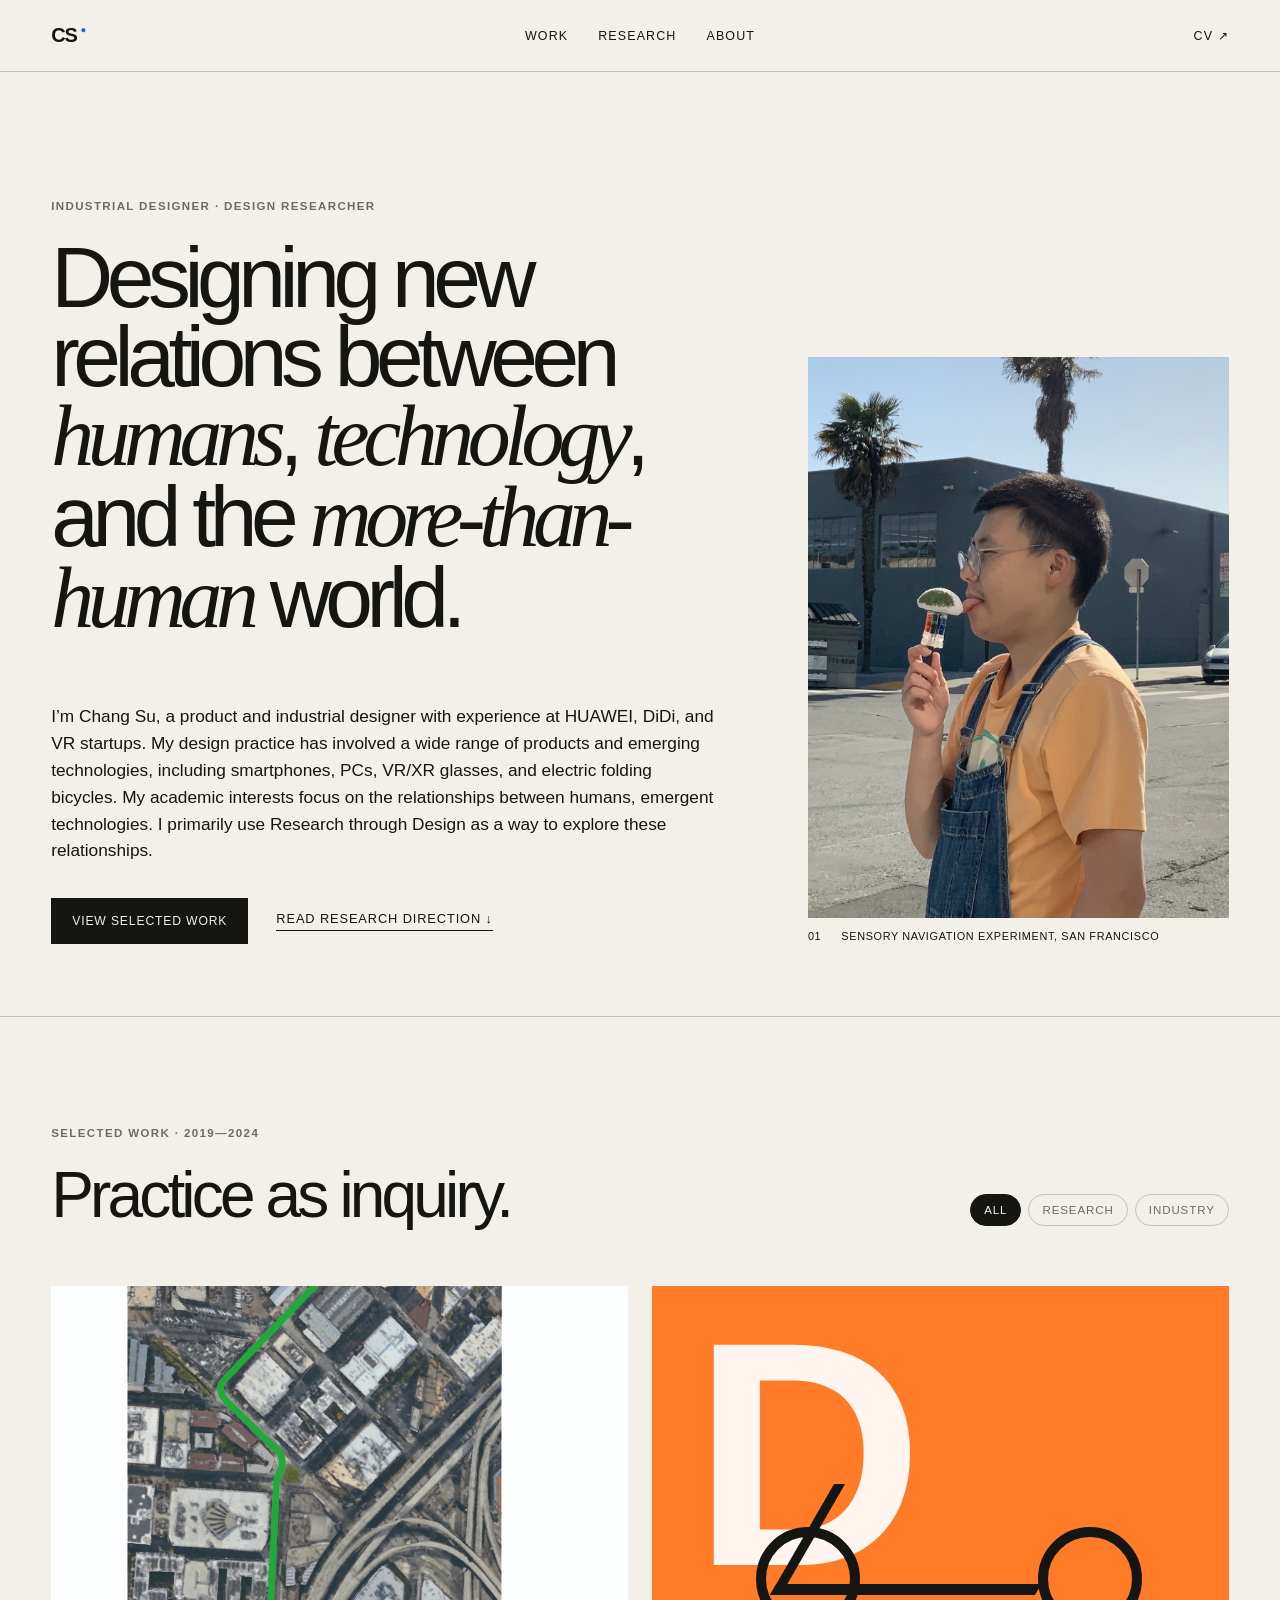
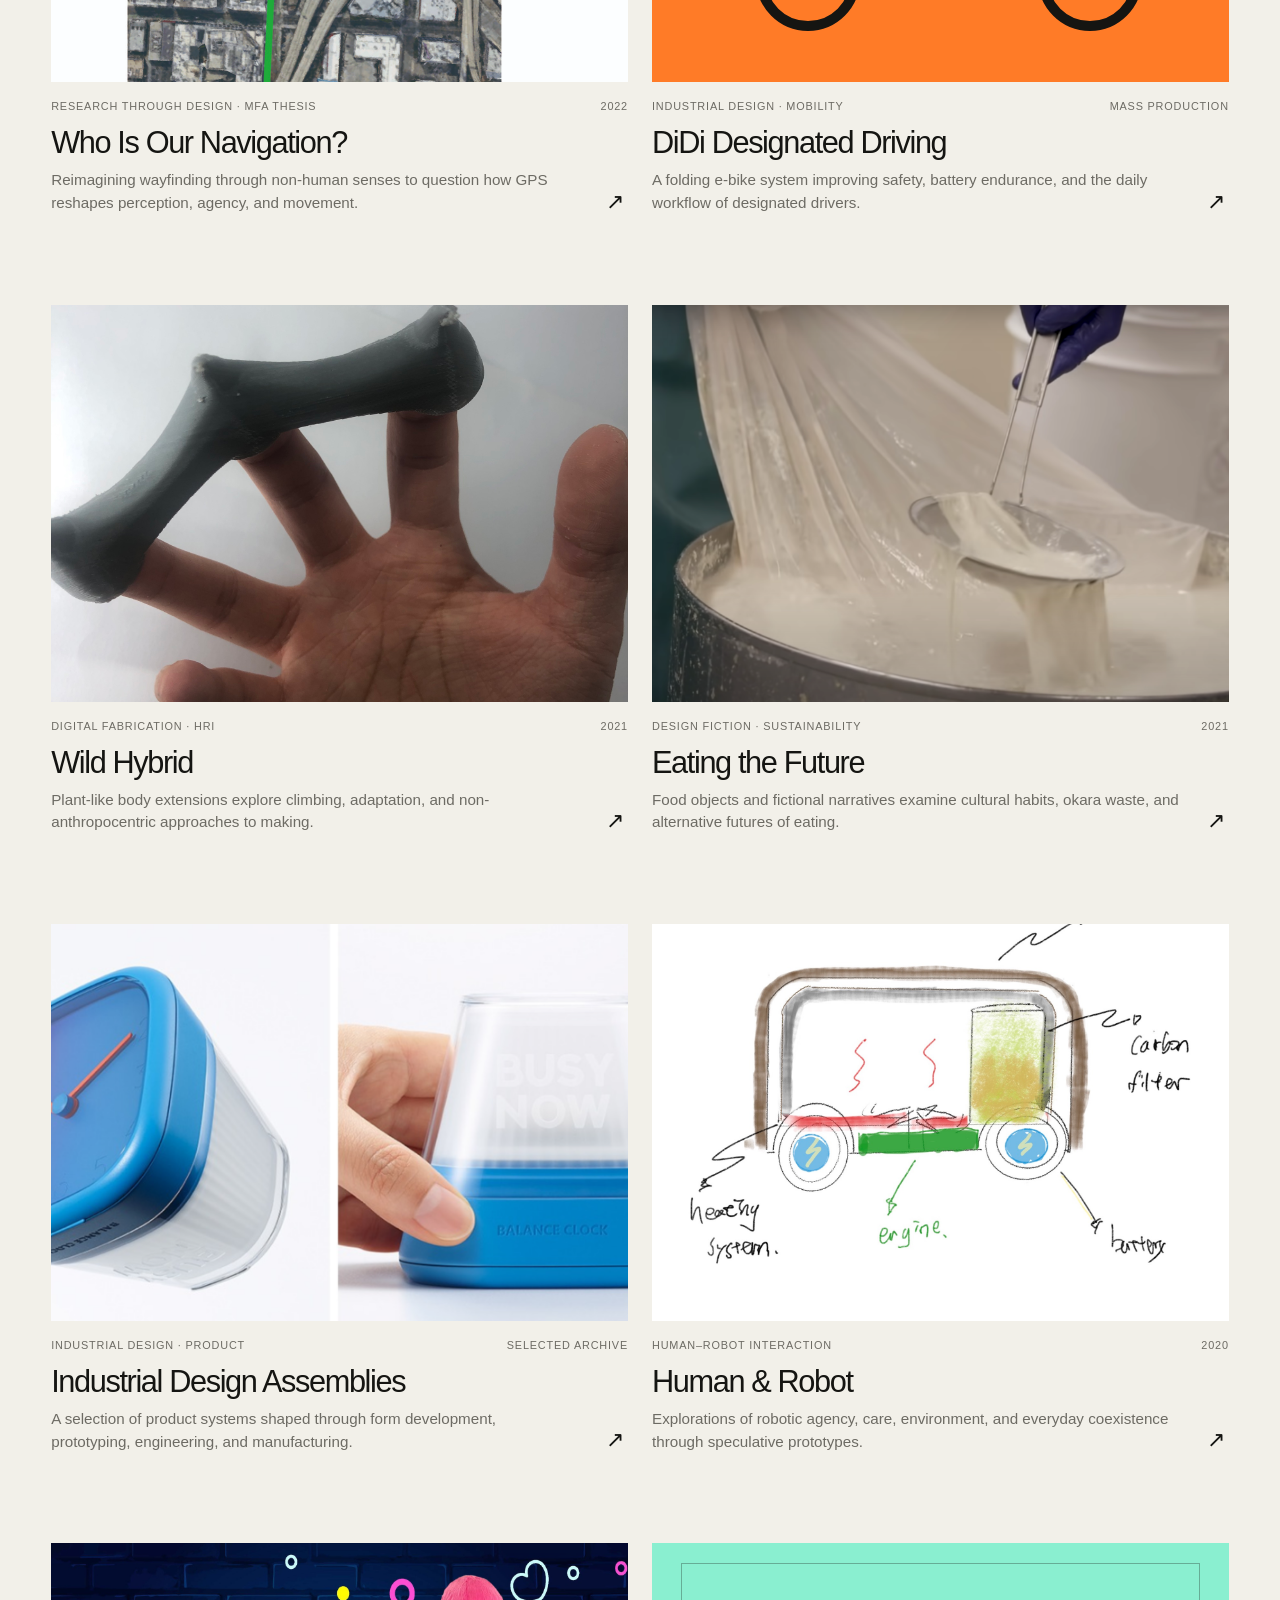
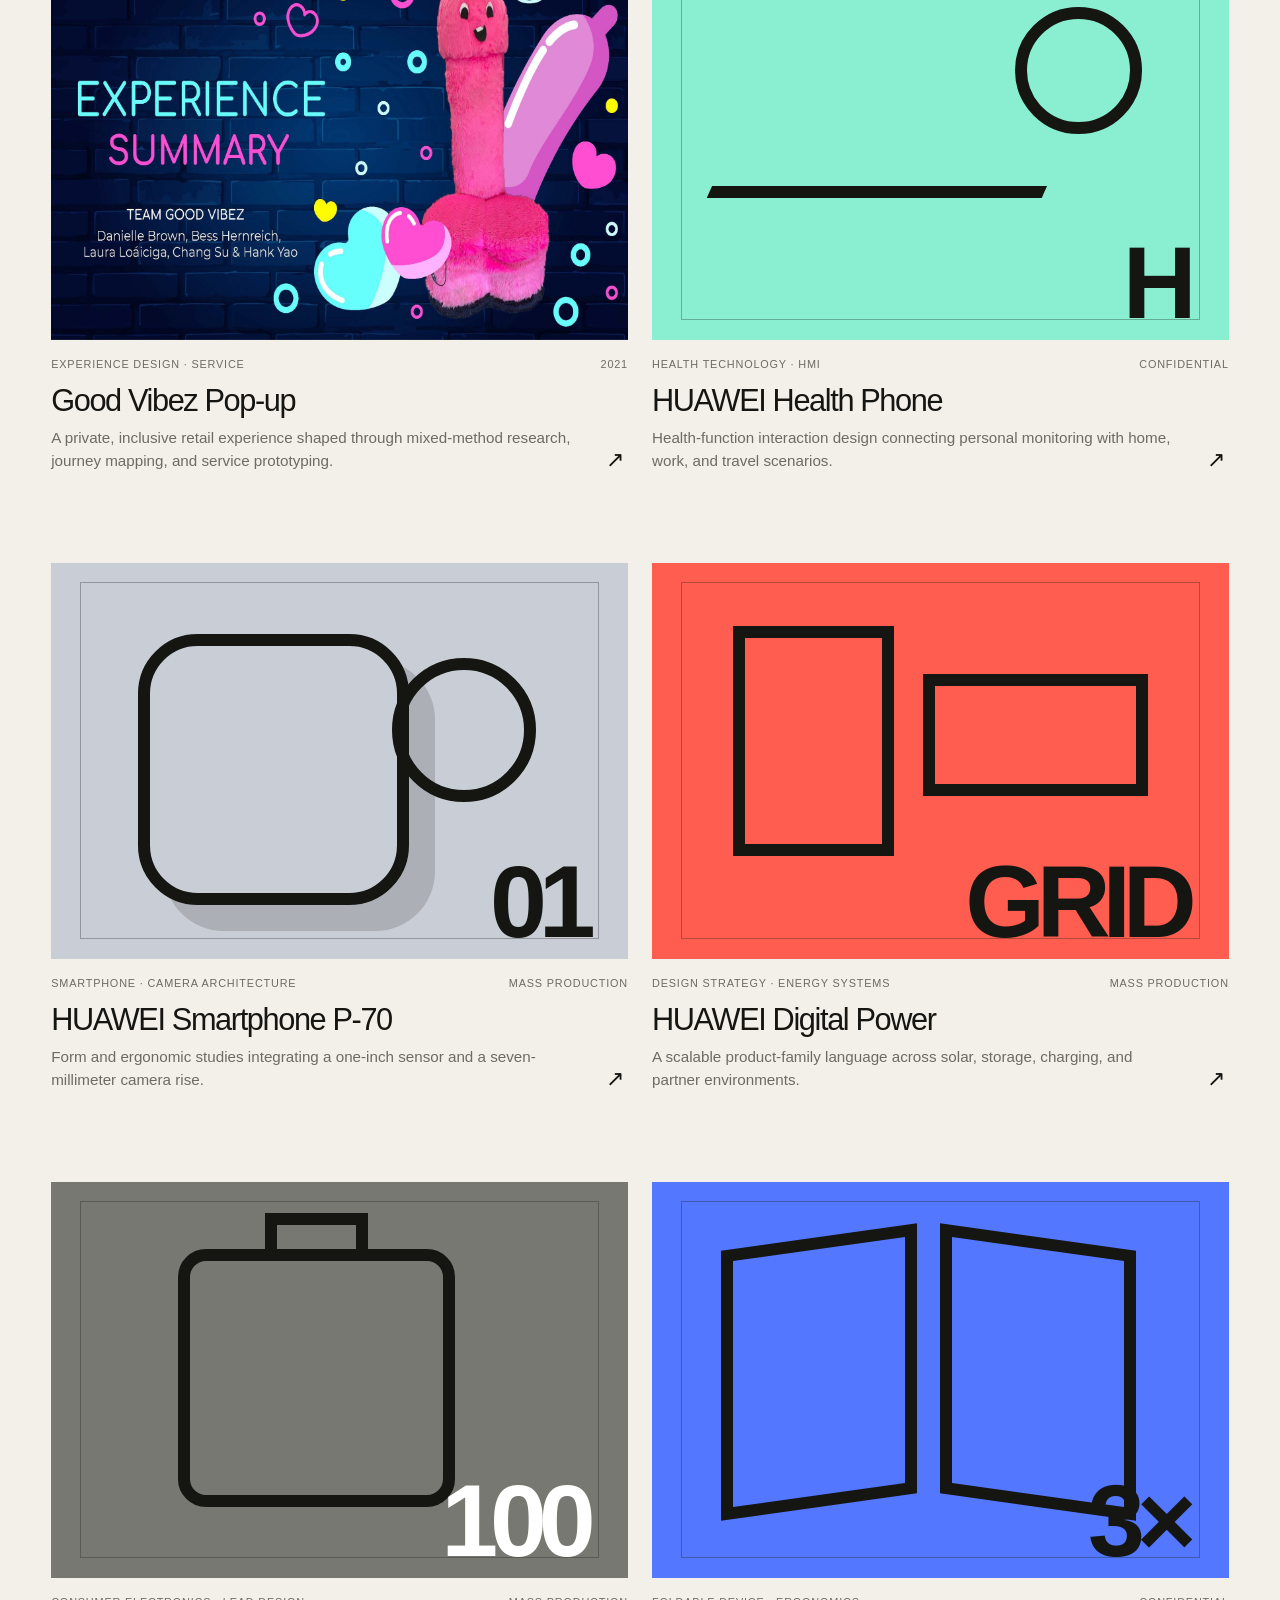
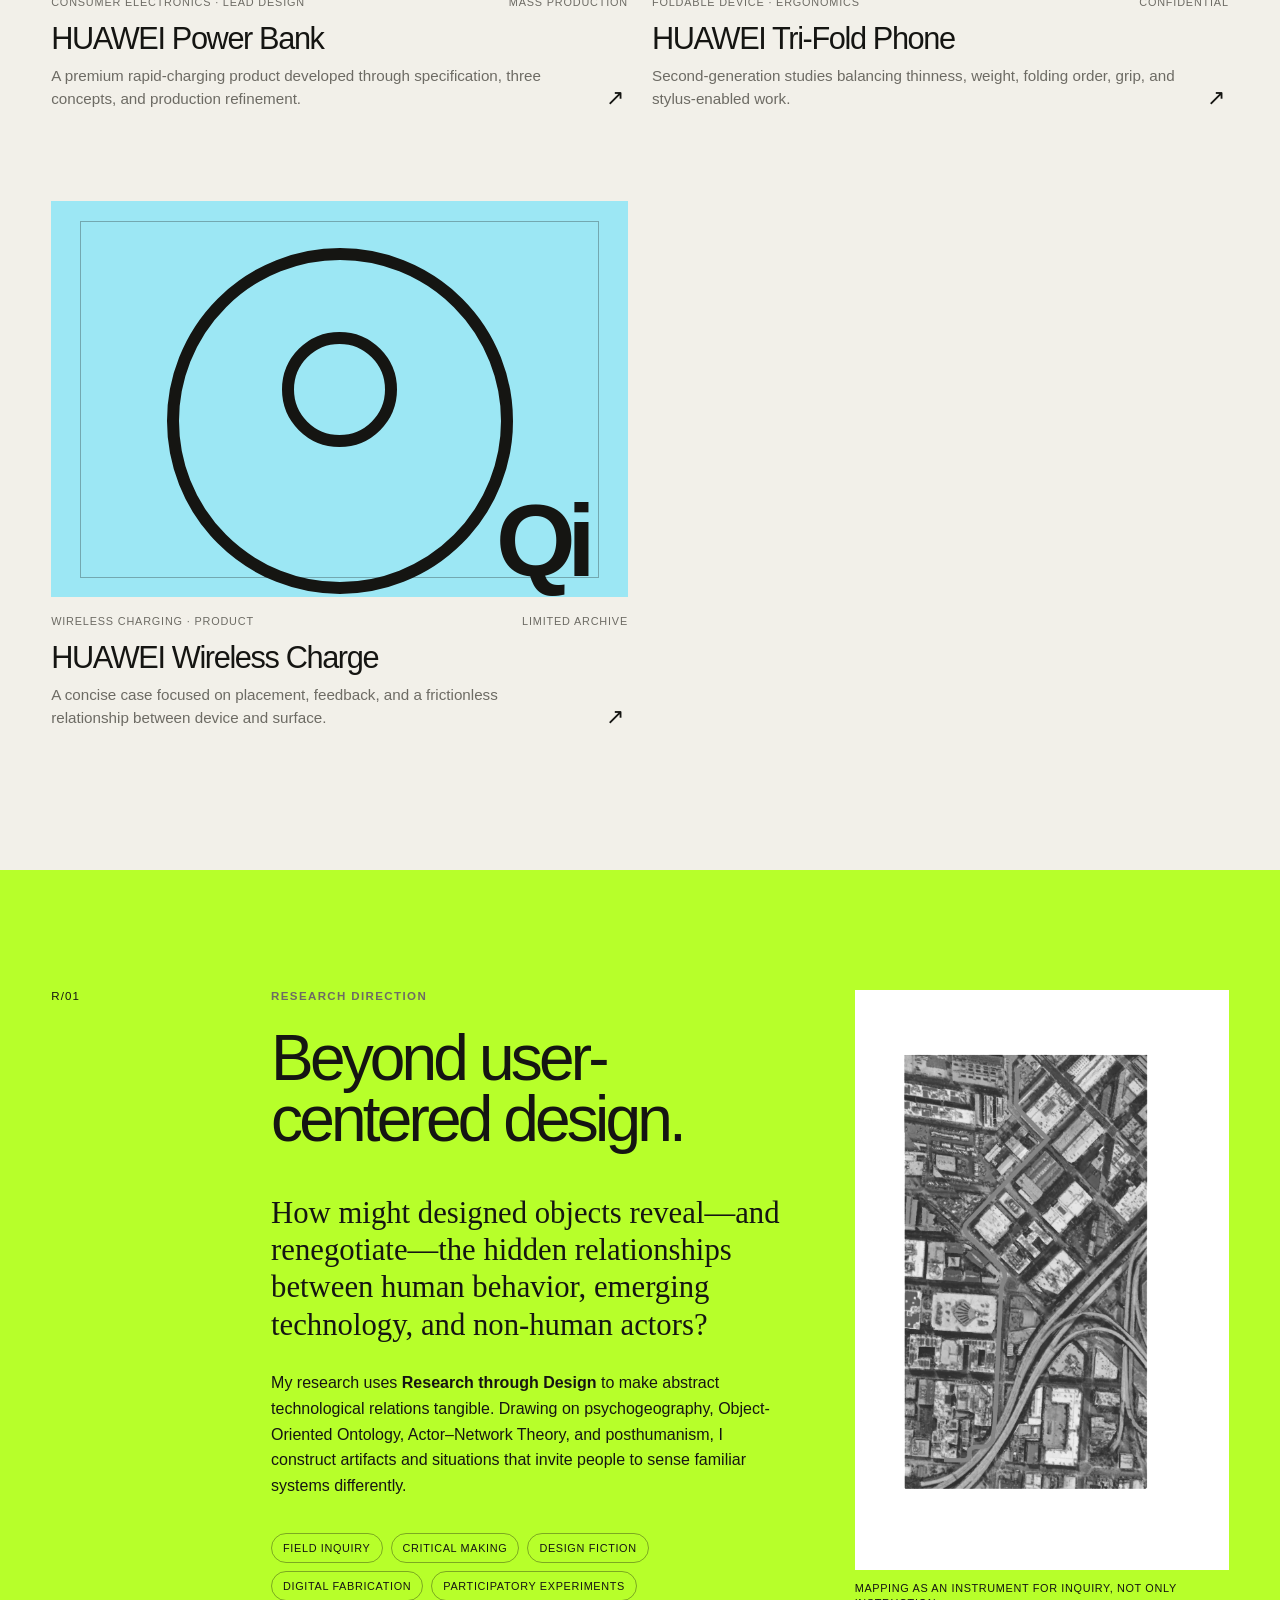
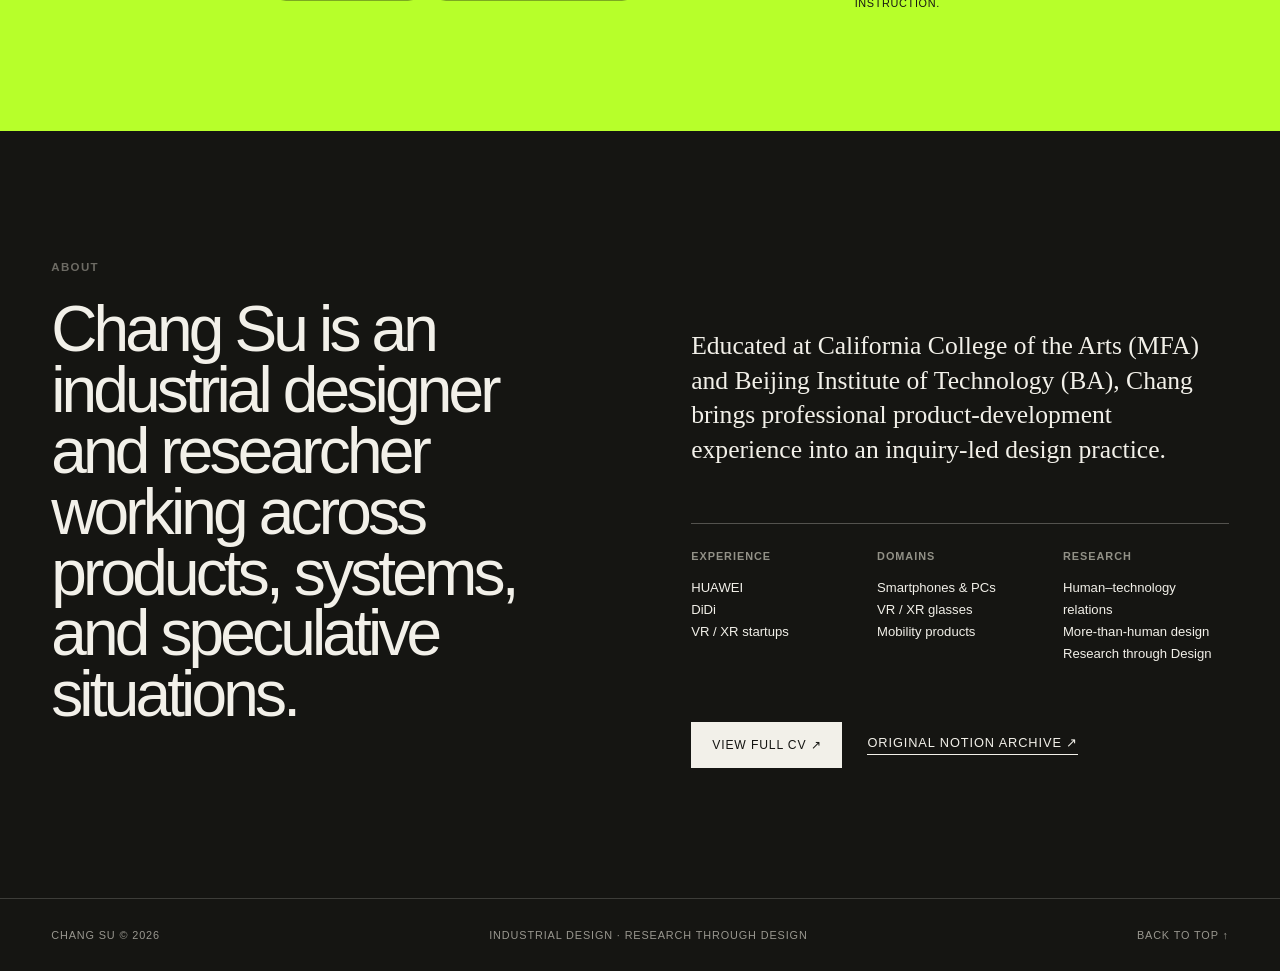
==== index.html @ 6fd6e43b "Publish initial portfolio site" ====
<!doctype html>
<html lang="en">
  <head>
    <meta charset="UTF-8" />
    <meta name="viewport" content="width=device-width, initial-scale=1.0" />
    <meta name="description" content="Chang Su is an industrial and product designer researching relationships between people, emerging technologies, and more-than-human worlds." />
    <title>Chang Su — Industrial Designer & Design Researcher</title>
    <link rel="stylesheet" href="styles.css" />
    <script src="project-data.js" defer></script>
    <script src="script.js" defer></script>
  </head>
  <body>
    <header class="site-header">
      <a class="wordmark" href="#top" aria-label="Chang Su, home">CS<span class="dot">●</span></a>
      <nav aria-label="Main navigation">
        <a href="#work">Work</a>
        <a href="#research">Research</a>
        <a href="#about">About</a>
      </nav>
      <a class="header-link" href="https://bouncy-tendency-672.notion.site/Resume-251a081c8509412a8f22cfcfff8b993f?pvs=25" target="_blank" rel="noreferrer">CV ↗</a>
    </header>

    <main id="top">
      <section class="hero" aria-labelledby="hero-title">
        <div class="hero-copy">
          <p class="eyebrow">Industrial designer · Design researcher</p>
          <h1 id="hero-title">Designing new relations between <em>humans</em>, <em>technology</em>, and the <em>more-than-human</em> world.</h1>
          <p class="hero-intro">I’m Chang Su, a product and industrial designer with experience at HUAWEI, DiDi, and VR startups. My design practice has involved a wide range of products and emerging technologies, including smartphones, PCs, VR/XR glasses, and electric folding bicycles. My academic interests focus on the relationships between humans, emergent technologies. I primarily use Research through Design as a way to explore these relationships.</p>
          <div class="hero-actions">
            <a class="button button-dark" href="#work">View selected work</a>
            <a class="text-link" href="#research">Read research direction ↓</a>
          </div>
        </div>
        <figure class="hero-figure">
          <img src="assets/navigation-taste.jpg" alt="A participant tasting air through an experimental handheld object" />
          <figcaption><span>01</span> Sensory navigation experiment, San Francisco</figcaption>
        </figure>
      </section>

      <section class="work-section" id="work" aria-labelledby="work-title">
        <div class="section-heading">
          <div>
            <p class="eyebrow">Selected work · 2019—2024</p>
            <h2 id="work-title">Practice as inquiry.</h2>
          </div>
          <div class="filters" role="group" aria-label="Filter projects">
            <button class="filter is-active" data-filter="all" type="button">All</button>
            <button class="filter" data-filter="research" type="button">Research</button>
            <button class="filter" data-filter="industry" type="button">Industry</button>
          </div>
        </div>

        <div class="project-grid">
          <a class="project-card project-card-wide" data-category="research" href="project.html?project=navigation">
            <div class="project-media image-tall"><img src="assets/navigation-map.jpg" alt="Experimental map with a bright green route crossing an urban landscape" /></div>
            <div class="project-meta"><span>Research through Design · MFA thesis</span><span>2022</span></div>
            <h3>Who Is Our Navigation?</h3>
            <p>Reimagining wayfinding through non-human senses to question how GPS reshapes perception, agency, and movement.</p>
            <span class="project-arrow" aria-hidden="true">↗</span>
          </a>

          <a class="project-card" data-category="industry" href="project.html?project=didi">
            <div class="project-media didi-graphic" role="img" aria-label="Abstract illustration of a compact folding bicycle"><span class="wheel wheel-one"></span><span class="wheel wheel-two"></span><span class="bike-line"></span><strong>D</strong></div>
            <div class="project-meta"><span>Industrial design · Mobility</span><span>Mass production</span></div>
            <h3>DiDi Designated Driving</h3>
            <p>A folding e-bike system improving safety, battery endurance, and the daily workflow of designated drivers.</p>
            <span class="project-arrow" aria-hidden="true">↗</span>
          </a>

          <a class="project-card" data-category="research" href="project.html?project=wild-hybrid">
            <div class="project-media"><img src="assets/wild-hybrid.jpg" alt="A flexible black 3D-printed object stretched across a hand" /></div>
            <div class="project-meta"><span>Digital fabrication · HRI</span><span>2021</span></div>
            <h3>Wild Hybrid</h3>
            <p>Plant-like body extensions explore climbing, adaptation, and non-anthropocentric approaches to making.</p>
            <span class="project-arrow" aria-hidden="true">↗</span>
          </a>

          <a class="project-card" data-category="research" href="project.html?project=eating-future">
            <div class="project-media"><img src="assets/eating-future.png" alt="Tofu-making process with sheets of soy material being lifted from a vessel" /></div>
            <div class="project-meta"><span>Design fiction · Sustainability</span><span>2021</span></div>
            <h3>Eating the Future</h3>
            <p>Food objects and fictional narratives examine cultural habits, okara waste, and alternative futures of eating.</p>
            <span class="project-arrow" aria-hidden="true">↗</span>
          </a>

          <a class="project-card" data-category="industry" href="project.html?project=assemblies">
            <div class="project-media"><img src="assets/balance-clock.png" alt="Blue balance clock product concept shown from two angles" /></div>
            <div class="project-meta"><span>Industrial design · Product</span><span>Selected archive</span></div>
            <h3>Industrial Design Assemblies</h3>
            <p>A selection of product systems shaped through form development, prototyping, engineering, and manufacturing.</p>
            <span class="project-arrow" aria-hidden="true">↗</span>
          </a>

          <a class="project-card" data-category="research" href="project.html?project=human-robot">
            <div class="project-media"><img src="assets/human-robot.jpg" alt="Concept sketch of a small mobile robot with air filtration and heating functions" /></div>
            <div class="project-meta"><span>Human–robot interaction</span><span>2020</span></div>
            <h3>Human & Robot</h3>
            <p>Explorations of robotic agency, care, environment, and everyday coexistence through speculative prototypes.</p>
            <span class="project-arrow" aria-hidden="true">↗</span>
          </a>

          <a class="project-card" data-category="research" href="project.html?project=good-vibez">
            <div class="project-media"><img src="assets/projects/good-vibez/cover.jpg" alt="Good Vibez experience design project cover" /></div>
            <div class="project-meta"><span>Experience design · Service</span><span>2021</span></div>
            <h3>Good Vibez Pop-up</h3>
            <p>A private, inclusive retail experience shaped through mixed-method research, journey mapping, and service prototyping.</p>
            <span class="project-arrow" aria-hidden="true">↗</span>
          </a>

          <a class="project-card" data-category="industry" href="project.html?project=huawei-health">
            <div class="project-media portfolio-graphic graphic-health" role="img" aria-label="Abstract health interface graphic"><span></span><i></i><b>H</b></div>
            <div class="project-meta"><span>Health technology · HMI</span><span>Confidential</span></div>
            <h3>HUAWEI Health Phone</h3>
            <p>Health-function interaction design connecting personal monitoring with home, work, and travel scenarios.</p>
            <span class="project-arrow" aria-hidden="true">↗</span>
          </a>

          <a class="project-card" data-category="industry" href="project.html?project=huawei-p70">
            <div class="project-media portfolio-graphic graphic-camera" role="img" aria-label="Abstract camera module graphic"><span></span><i></i><b>01</b></div>
            <div class="project-meta"><span>Smartphone · Camera architecture</span><span>Mass production</span></div>
            <h3>HUAWEI Smartphone P-70</h3>
            <p>Form and ergonomic studies integrating a one-inch sensor and a seven-millimeter camera rise.</p>
            <span class="project-arrow" aria-hidden="true">↗</span>
          </a>

          <a class="project-card" data-category="industry" href="project.html?project=huawei-digital-power">
            <div class="project-media portfolio-graphic graphic-power" role="img" aria-label="Abstract modular energy system graphic"><span></span><i></i><b>GRID</b></div>
            <div class="project-meta"><span>Design strategy · Energy systems</span><span>Mass production</span></div>
            <h3>HUAWEI Digital Power</h3>
            <p>A scalable product-family language across solar, storage, charging, and partner environments.</p>
            <span class="project-arrow" aria-hidden="true">↗</span>
          </a>

          <a class="project-card" data-category="industry" href="project.html?project=huawei-power-bank">
            <div class="project-media portfolio-graphic graphic-battery" role="img" aria-label="Abstract portable battery graphic"><span></span><i></i><b>100</b></div>
            <div class="project-meta"><span>Consumer electronics · Lead design</span><span>Mass production</span></div>
            <h3>HUAWEI Power Bank</h3>
            <p>A premium rapid-charging product developed through specification, three concepts, and production refinement.</p>
            <span class="project-arrow" aria-hidden="true">↗</span>
          </a>

          <a class="project-card" data-category="industry" href="project.html?project=huawei-trifold">
            <div class="project-media portfolio-graphic graphic-fold" role="img" aria-label="Abstract three-panel folding device graphic"><span></span><i></i><b>3×</b></div>
            <div class="project-meta"><span>Foldable device · Ergonomics</span><span>Confidential</span></div>
            <h3>HUAWEI Tri-Fold Phone</h3>
            <p>Second-generation studies balancing thinness, weight, folding order, grip, and stylus-enabled work.</p>
            <span class="project-arrow" aria-hidden="true">↗</span>
          </a>

          <a class="project-card" data-category="industry" href="project.html?project=huawei-wireless-charge">
            <div class="project-media portfolio-graphic graphic-charge" role="img" aria-label="Abstract wireless charging graphic"><span></span><i></i><b>Qi</b></div>
            <div class="project-meta"><span>Wireless charging · Product</span><span>Limited archive</span></div>
            <h3>HUAWEI Wireless Charge</h3>
            <p>A concise case focused on placement, feedback, and a frictionless relationship between device and surface.</p>
            <span class="project-arrow" aria-hidden="true">↗</span>
          </a>
        </div>
      </section>

      <section class="research-section" id="research" aria-labelledby="research-title">
        <div class="research-number" aria-hidden="true">R/01</div>
        <div class="research-copy">
          <p class="eyebrow">Research direction</p>
          <h2 id="research-title">Beyond user-centered design.</h2>
          <p class="research-lead">How might designed objects reveal—and renegotiate—the hidden relationships between human behavior, emerging technology, and non-human actors?</p>
          <p>My research uses <strong>Research through Design</strong> to make abstract technological relations tangible. Drawing on psychogeography, Object-Oriented Ontology, Actor–Network Theory, and posthumanism, I construct artifacts and situations that invite people to sense familiar systems differently.</p>
          <div class="research-methods">
            <span>Field inquiry</span><span>Critical making</span><span>Design fiction</span><span>Digital fabrication</span><span>Participatory experiments</span>
          </div>
        </div>
        <figure class="research-image">
          <img src="assets/navigation-map.jpg" alt="A mapped alternative navigation route" />
          <figcaption>Mapping as an instrument for inquiry, not only instruction.</figcaption>
        </figure>
      </section>

      <section class="about-section" id="about" aria-labelledby="about-title">
        <div>
          <p class="eyebrow">About</p>
          <h2 id="about-title">Chang Su is an industrial designer and researcher working across products, systems, and speculative situations.</h2>
        </div>
        <div class="about-body">
          <p>Educated at California College of the Arts (MFA) and Beijing Institute of Technology (BA), Chang brings professional product-development experience into an inquiry-led design practice.</p>
          <div class="about-columns">
            <div><h3>Experience</h3><p>HUAWEI<br />DiDi<br />VR / XR startups</p></div>
            <div><h3>Domains</h3><p>Smartphones & PCs<br />VR / XR glasses<br />Mobility products</p></div>
            <div><h3>Research</h3><p>Human–technology relations<br />More-than-human design<br />Research through Design</p></div>
          </div>
          <div class="about-actions">
            <a class="button button-light" href="https://bouncy-tendency-672.notion.site/Resume-251a081c8509412a8f22cfcfff8b993f?pvs=25" target="_blank" rel="noreferrer">View full CV ↗</a>
            <a class="text-link light" href="https://bouncy-tendency-672.notion.site/Persona-dd509c0467ec4ff7ba2390a16e96912a" target="_blank" rel="noreferrer">Original Notion archive ↗</a>
          </div>
        </div>
      </section>
    </main>

    <footer>
      <p>Chang Su © <span id="year"></span></p>
      <p>Industrial design · Research through Design</p>
      <a href="#top">Back to top ↑</a>
    </footer>
  </body>
</html>
---- styles.css ----
:root {
  --ink: #151512;
  --paper: #f2f0e9;
  --acid: #b7ff2a;
  --blue: #2756ff;
  --line: rgba(21, 21, 18, 0.2);
  --muted: #6d6b64;
  --pad: clamp(20px, 4vw, 64px);
}

* { box-sizing: border-box; }
html { scroll-behavior: smooth; }
body { margin: 0; background: var(--paper); color: var(--ink); font-family: Arial, Helvetica, sans-serif; }
a { color: inherit; text-decoration: none; }
img { display: block; width: 100%; }
button { font: inherit; }

.site-header { position: sticky; top: 0; z-index: 20; display: grid; grid-template-columns: 1fr auto 1fr; align-items: center; min-height: 72px; padding: 0 var(--pad); border-bottom: 1px solid var(--line); background: rgba(242, 240, 233, 0.88); backdrop-filter: blur(14px); }
.wordmark { font-size: 1.25rem; font-weight: 800; letter-spacing: -0.06em; }
.dot { color: var(--blue); font-size: .48em; margin-left: 4px; vertical-align: top; }
nav { display: flex; gap: 30px; font-size: .78rem; text-transform: uppercase; letter-spacing: .09em; }
nav a, .header-link, footer a { transition: opacity .2s; }
nav a:hover, .header-link:hover, footer a:hover { opacity: .48; }
.header-link { justify-self: end; font-size: .78rem; text-transform: uppercase; letter-spacing: .09em; }

.hero { min-height: calc(100vh - 72px); display: grid; grid-template-columns: minmax(0, 1.05fr) minmax(360px, .65fr); gap: clamp(36px, 6vw, 100px); padding: clamp(70px, 10vw, 150px) var(--pad) 72px; border-bottom: 1px solid var(--line); }
.hero-copy { display: flex; flex-direction: column; align-items: flex-start; }
.eyebrow { margin: 0 0 26px; color: var(--muted); font-size: .72rem; font-weight: 700; text-transform: uppercase; letter-spacing: .12em; }
h1 { max-width: 1050px; margin: 0; font-size: clamp(3.2rem, 6.7vw, 7.8rem); line-height: .92; letter-spacing: -.075em; font-weight: 500; }
h1 em { font-family: Georgia, 'Times New Roman', serif; font-weight: 400; }
.hero-intro { max-width: 670px; margin: auto 0 0; padding-top: 65px; font-size: clamp(1rem, 1.35vw, 1.3rem); line-height: 1.55; }
.hero-actions { display: flex; align-items: center; gap: 28px; margin-top: 34px; }
.button { display: inline-flex; padding: 15px 20px; border: 1px solid var(--ink); font-size: .76rem; text-transform: uppercase; letter-spacing: .07em; transition: background .2s, color .2s; }
.button-dark { background: var(--ink); color: var(--paper); }
.button-dark:hover { background: var(--blue); border-color: var(--blue); }
.text-link { font-size: .8rem; text-transform: uppercase; letter-spacing: .07em; border-bottom: 1px solid currentColor; padding-bottom: 4px; }
.hero-figure { align-self: end; margin: 0; }
.hero-figure img { aspect-ratio: 3 / 4; object-fit: cover; filter: saturate(.85); }
.hero-figure figcaption, .research-image figcaption { display: flex; gap: 20px; margin-top: 11px; font-size: .68rem; line-height: 1.4; text-transform: uppercase; letter-spacing: .06em; }

.work-section { padding: 110px var(--pad) 140px; }
.section-heading { display: flex; justify-content: space-between; align-items: end; margin-bottom: 60px; }
h2 { margin: 0; font-size: clamp(2.7rem, 5vw, 5.7rem); line-height: .95; letter-spacing: -.06em; font-weight: 500; }
.filters { display: flex; gap: 7px; }
.filter { padding: 9px 13px; border: 1px solid var(--line); border-radius: 999px; background: transparent; color: var(--muted); cursor: pointer; font-size: .72rem; text-transform: uppercase; letter-spacing: .08em; }
.filter.is-active, .filter:hover { background: var(--ink); color: var(--paper); border-color: var(--ink); }
.project-grid { display: grid; grid-template-columns: repeat(2, minmax(0, 1fr)); gap: 90px 24px; }
.project-card { position: relative; display: block; transition: opacity .25s, transform .25s; }
.project-card.is-hidden { display: none; }
.project-card:hover { transform: translateY(-5px); }
.project-media { overflow: hidden; aspect-ratio: 16 / 11; margin-bottom: 18px; background: #ddd9ce; }
.project-media img { height: 100%; object-fit: cover; transition: transform .6s cubic-bezier(.2,.7,.2,1); }
.project-card:hover .project-media img { transform: scale(1.025); }
.image-tall img { object-position: center 53%; }
.project-meta { display: flex; justify-content: space-between; gap: 16px; color: var(--muted); font-size: .68rem; text-transform: uppercase; letter-spacing: .075em; }
.project-card h3 { margin: 13px 0 8px; font-size: clamp(1.6rem, 2.4vw, 2.65rem); letter-spacing: -.045em; font-weight: 500; }
.project-card p { max-width: 620px; margin: 0; padding-right: 50px; color: var(--muted); font-size: .95rem; line-height: 1.5; }
.project-arrow { position: absolute; right: 4px; bottom: 0; font-size: 1.4rem; }
.didi-graphic { position: relative; background: #ff7b27; }
.didi-graphic strong { position: absolute; left: 7%; top: 2%; color: rgba(255,255,255,.92); font-size: clamp(9rem, 25vw, 24rem); line-height: 1; font-weight: 800; letter-spacing: -.12em; }
.wheel { position: absolute; bottom: 13%; width: 18%; aspect-ratio: 1; border: 10px solid var(--ink); border-radius: 50%; z-index: 2; }
.wheel-one { left: 18%; }.wheel-two { right: 15%; }
.bike-line { position: absolute; left: 26%; bottom: 22%; width: 46%; height: 28%; border-left: 11px solid var(--ink); border-bottom: 11px solid var(--ink); transform: skew(-30deg); z-index: 2; }
.portfolio-graphic { position: relative; isolation: isolate; }
.portfolio-graphic::before { content: ''; position: absolute; inset: 5%; border: 1px solid rgba(21,21,18,.3); }
.portfolio-graphic span, .portfolio-graphic i { position: absolute; display: block; border: clamp(8px, 1vw, 14px) solid var(--ink); }
.portfolio-graphic b { position: absolute; right: 7%; bottom: 4%; font-size: clamp(3rem, 8vw, 8rem); line-height: .8; letter-spacing: -.08em; }
.graphic-health { background: #8aefd0; }
.graphic-health span { left: 16%; top: 22%; width: 58%; height: 42%; border-width: 0 0 12px; transform: skew(-24deg); }
.graphic-health i { right: 15%; top: 16%; width: 22%; aspect-ratio: 1; border-radius: 50%; }
.graphic-camera { background: #c9ced6; }
.graphic-camera span { left: 15%; top: 18%; width: 47%; aspect-ratio: 1; border-radius: 22%; box-shadow: 26px 26px 0 rgba(21,21,18,.16); }
.graphic-camera i { right: 16%; top: 24%; width: 25%; aspect-ratio: 1; border-radius: 50%; }
.graphic-power { background: #ff5d50; }
.graphic-power span { left: 14%; top: 16%; width: 28%; height: 58%; }
.graphic-power i { left: 47%; top: 28%; width: 39%; height: 31%; }
.graphic-battery { background: #777872; color: white; }
.graphic-battery span { left: 22%; top: 17%; width: 48%; height: 65%; border-radius: 28px; }
.graphic-battery i { left: 37%; top: 8%; width: 18%; height: 12%; }
.graphic-fold { background: #5377ff; }
.graphic-fold span { left: 12%; top: 14%; width: 34%; height: 68%; transform: skewY(-8deg); }
.graphic-fold i { right: 16%; top: 14%; width: 34%; height: 68%; transform: skewY(8deg); }
.graphic-charge { background: #9ce7f4; }
.graphic-charge span { left: 20%; top: 12%; width: 60%; aspect-ratio: 1; border-radius: 50%; }
.graphic-charge i { left: 40%; top: 33%; width: 20%; aspect-ratio: 1; border-radius: 50%; }

.research-section { display: grid; grid-template-columns: .3fr 1fr .72fr; gap: clamp(30px, 5vw, 90px); padding: 120px var(--pad); background: var(--acid); }
.research-number { font-size: .72rem; letter-spacing: .1em; }
.research-copy h2 { max-width: 800px; }
.research-lead { max-width: 850px; margin: 45px 0 26px; font-family: Georgia, 'Times New Roman', serif; font-size: clamp(1.45rem, 2.4vw, 2.5rem); line-height: 1.22; }
.research-copy > p:last-of-type { max-width: 680px; font-size: 1rem; line-height: 1.6; }
.research-methods { display: flex; flex-wrap: wrap; gap: 8px; margin-top: 35px; }
.research-methods span { padding: 8px 11px; border: 1px solid rgba(21,21,18,.36); border-radius: 999px; font-size: .68rem; text-transform: uppercase; letter-spacing: .06em; }
.research-image { align-self: end; margin: 0; }
.research-image img { max-height: 580px; object-fit: cover; filter: grayscale(1) contrast(1.08); }

.about-section { display: grid; grid-template-columns: 1fr 1fr; gap: clamp(50px, 8vw, 150px); padding: 130px var(--pad); background: var(--ink); color: var(--paper); }
.about-section h2 { max-width: 850px; }
.about-body > p { max-width: 650px; margin: 68px 0 55px; font-family: Georgia, 'Times New Roman', serif; font-size: clamp(1.25rem, 2vw, 2rem); line-height: 1.35; }
.about-columns { display: grid; grid-template-columns: repeat(3, 1fr); gap: 20px; padding-top: 26px; border-top: 1px solid rgba(242,240,233,.28); }
.about-columns h3 { margin: 0 0 15px; color: #929187; font-size: .68rem; text-transform: uppercase; letter-spacing: .09em; }
.about-columns p { margin: 0; font-size: .82rem; line-height: 1.7; }
.about-actions { display: flex; align-items: center; gap: 25px; margin-top: 56px; }
.button-light { border-color: var(--paper); background: var(--paper); color: var(--ink); }
.button-light:hover { background: var(--acid); border-color: var(--acid); }
.text-link.light { color: var(--paper); }

footer { display: flex; justify-content: space-between; gap: 20px; padding: 30px var(--pad); border-top: 1px solid rgba(242,240,233,.18); background: var(--ink); color: #99978f; font-size: .68rem; text-transform: uppercase; letter-spacing: .08em; }
footer p { margin: 0; }

@media (max-width: 900px) {
  .site-header { grid-template-columns: 1fr auto; }
  .site-header nav { display: none; }
  .hero { grid-template-columns: 1fr; padding-top: 70px; }
  .hero-intro { margin-top: 35px; padding-top: 0; }
  .hero-figure { width: min(75%, 460px); justify-self: end; }
  .research-section { grid-template-columns: 1fr; }
  .research-number { display: none; }
  .research-image { width: 62%; justify-self: end; }
  .about-section { grid-template-columns: 1fr; }
  .about-body > p { margin-top: 10px; }
}

@media (max-width: 620px) {
  .hero { min-height: auto; }
  h1 { font-size: clamp(3rem, 15vw, 5rem); }
  .hero-figure { width: 100%; }
  .hero-actions, .about-actions { align-items: flex-start; flex-direction: column; }
  .section-heading { align-items: flex-start; flex-direction: column; gap: 30px; }
  .project-grid { grid-template-columns: 1fr; gap: 65px; }
  .research-image { width: 100%; }
  .about-columns { grid-template-columns: 1fr; gap: 30px; }
  footer { flex-direction: column; }
}

@media (prefers-reduced-motion: reduce) {
  html { scroll-behavior: auto; }
  *, *::before, *::after { transition-duration: .01ms !important; }
}
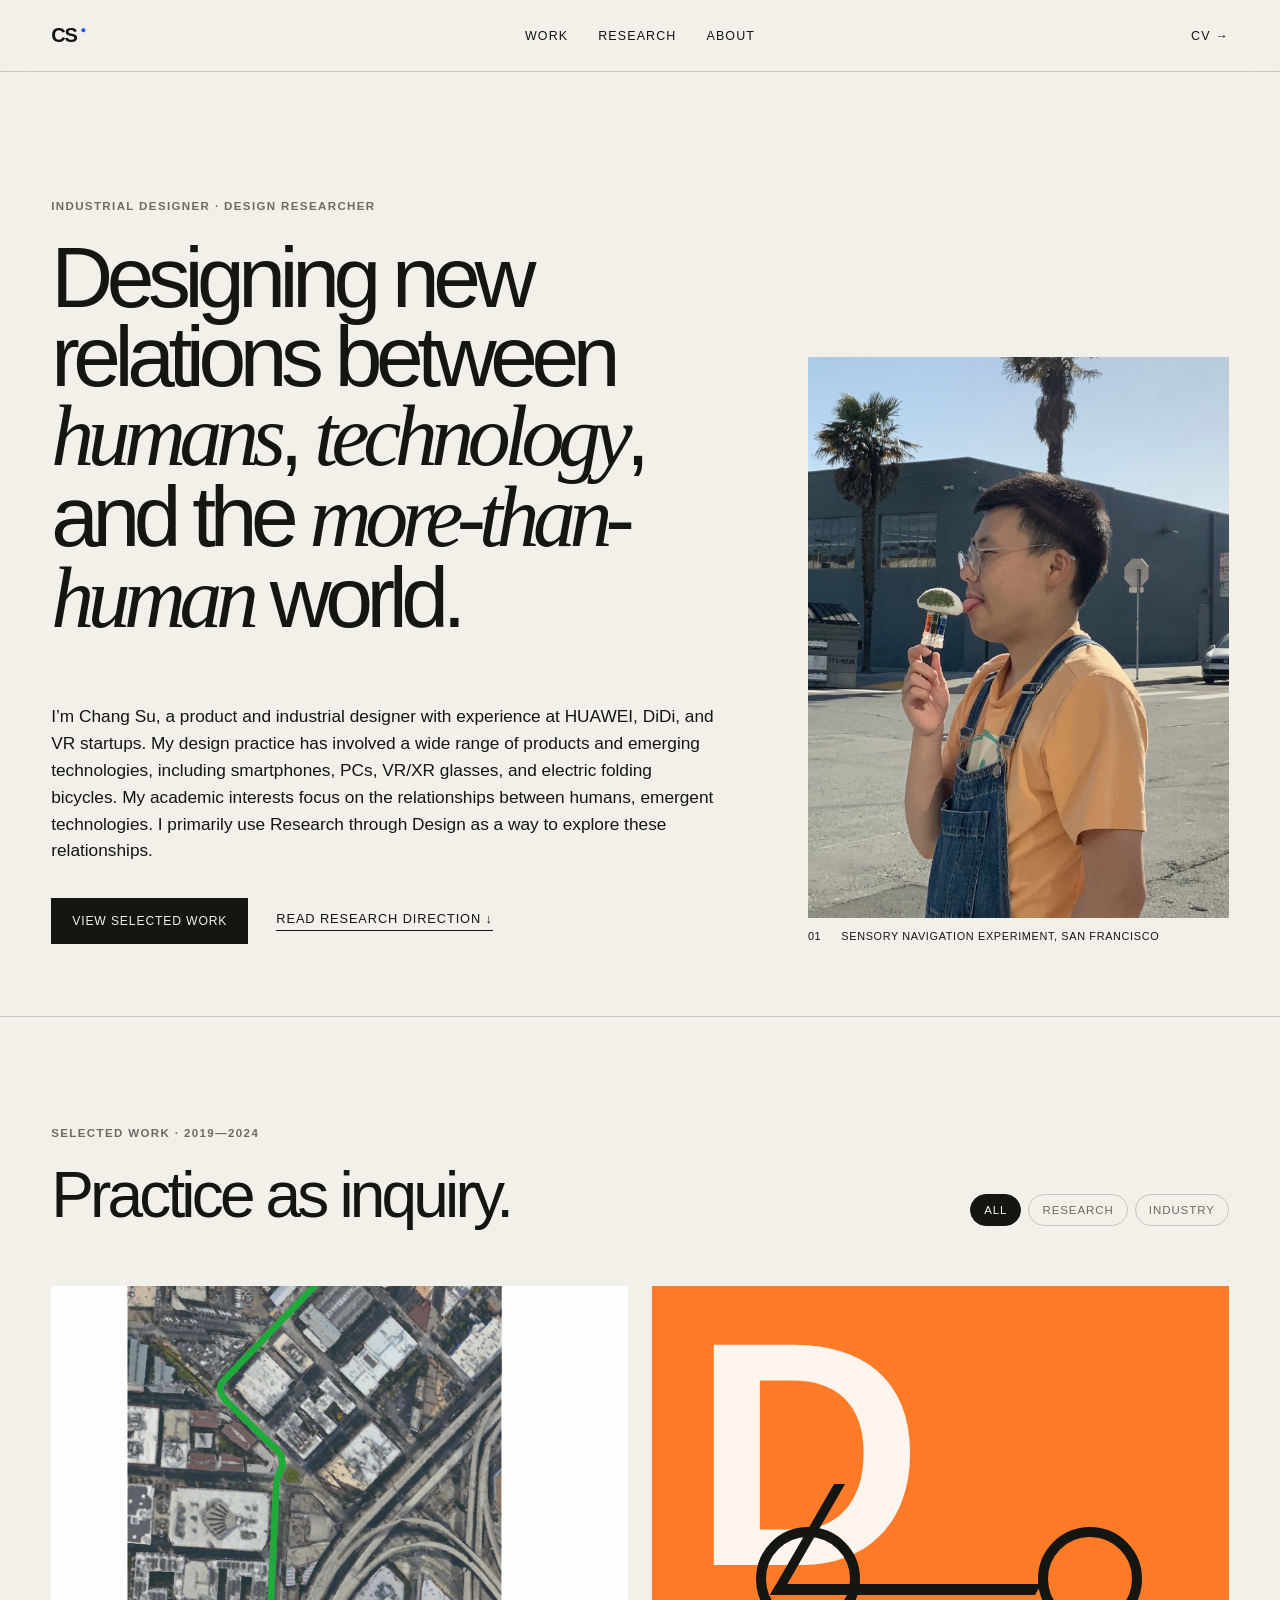
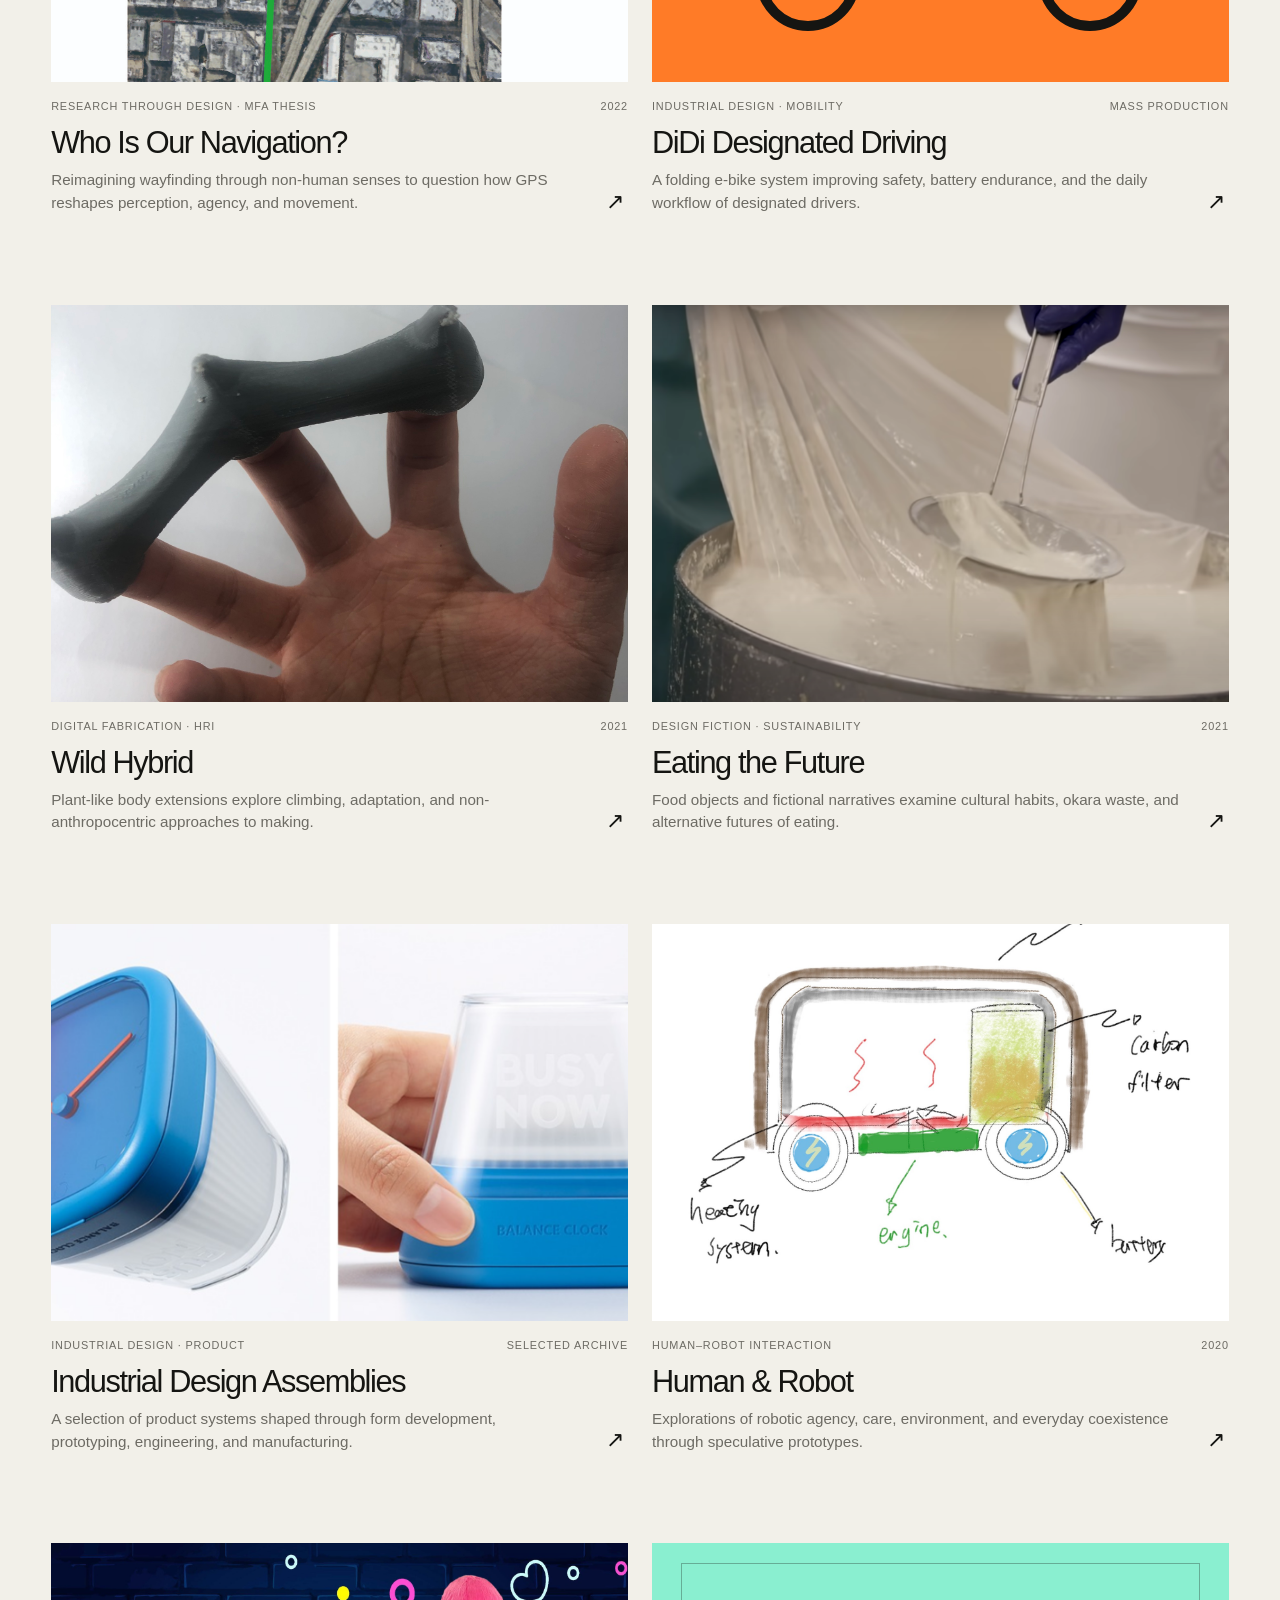
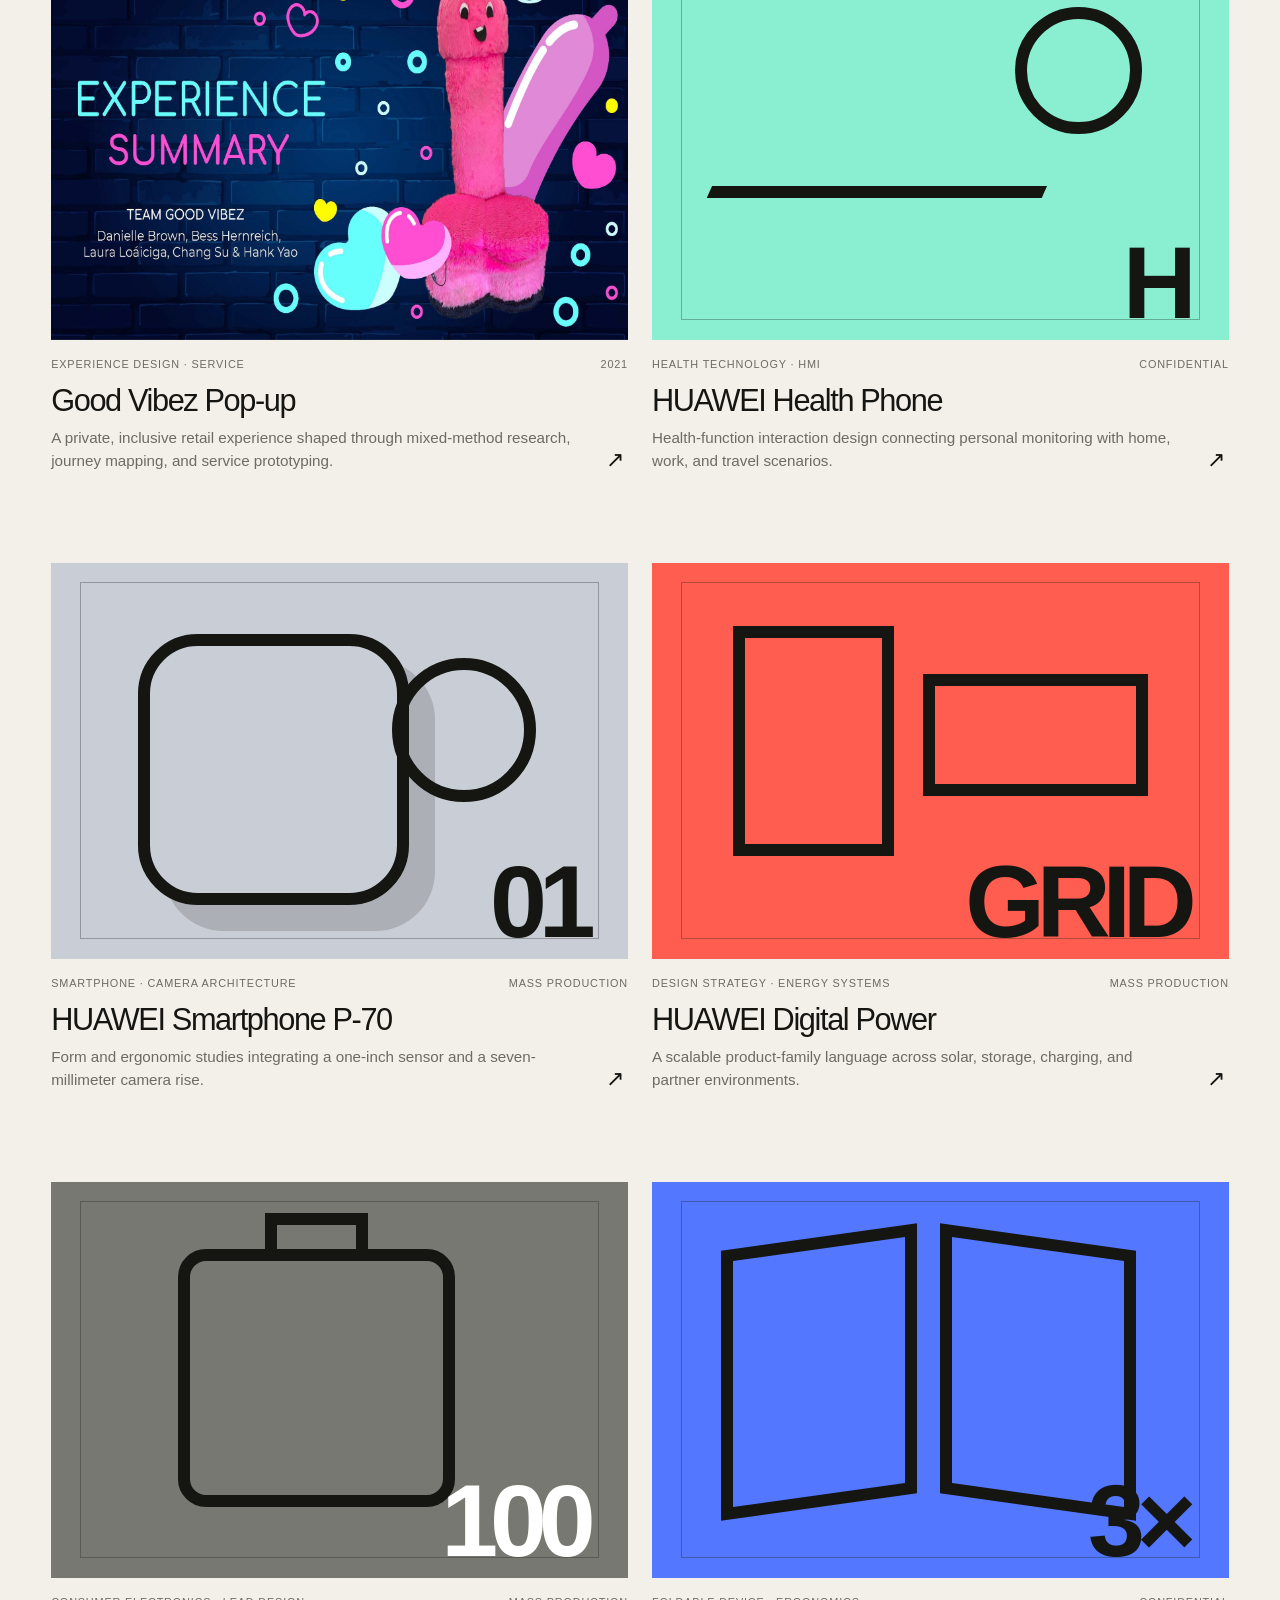
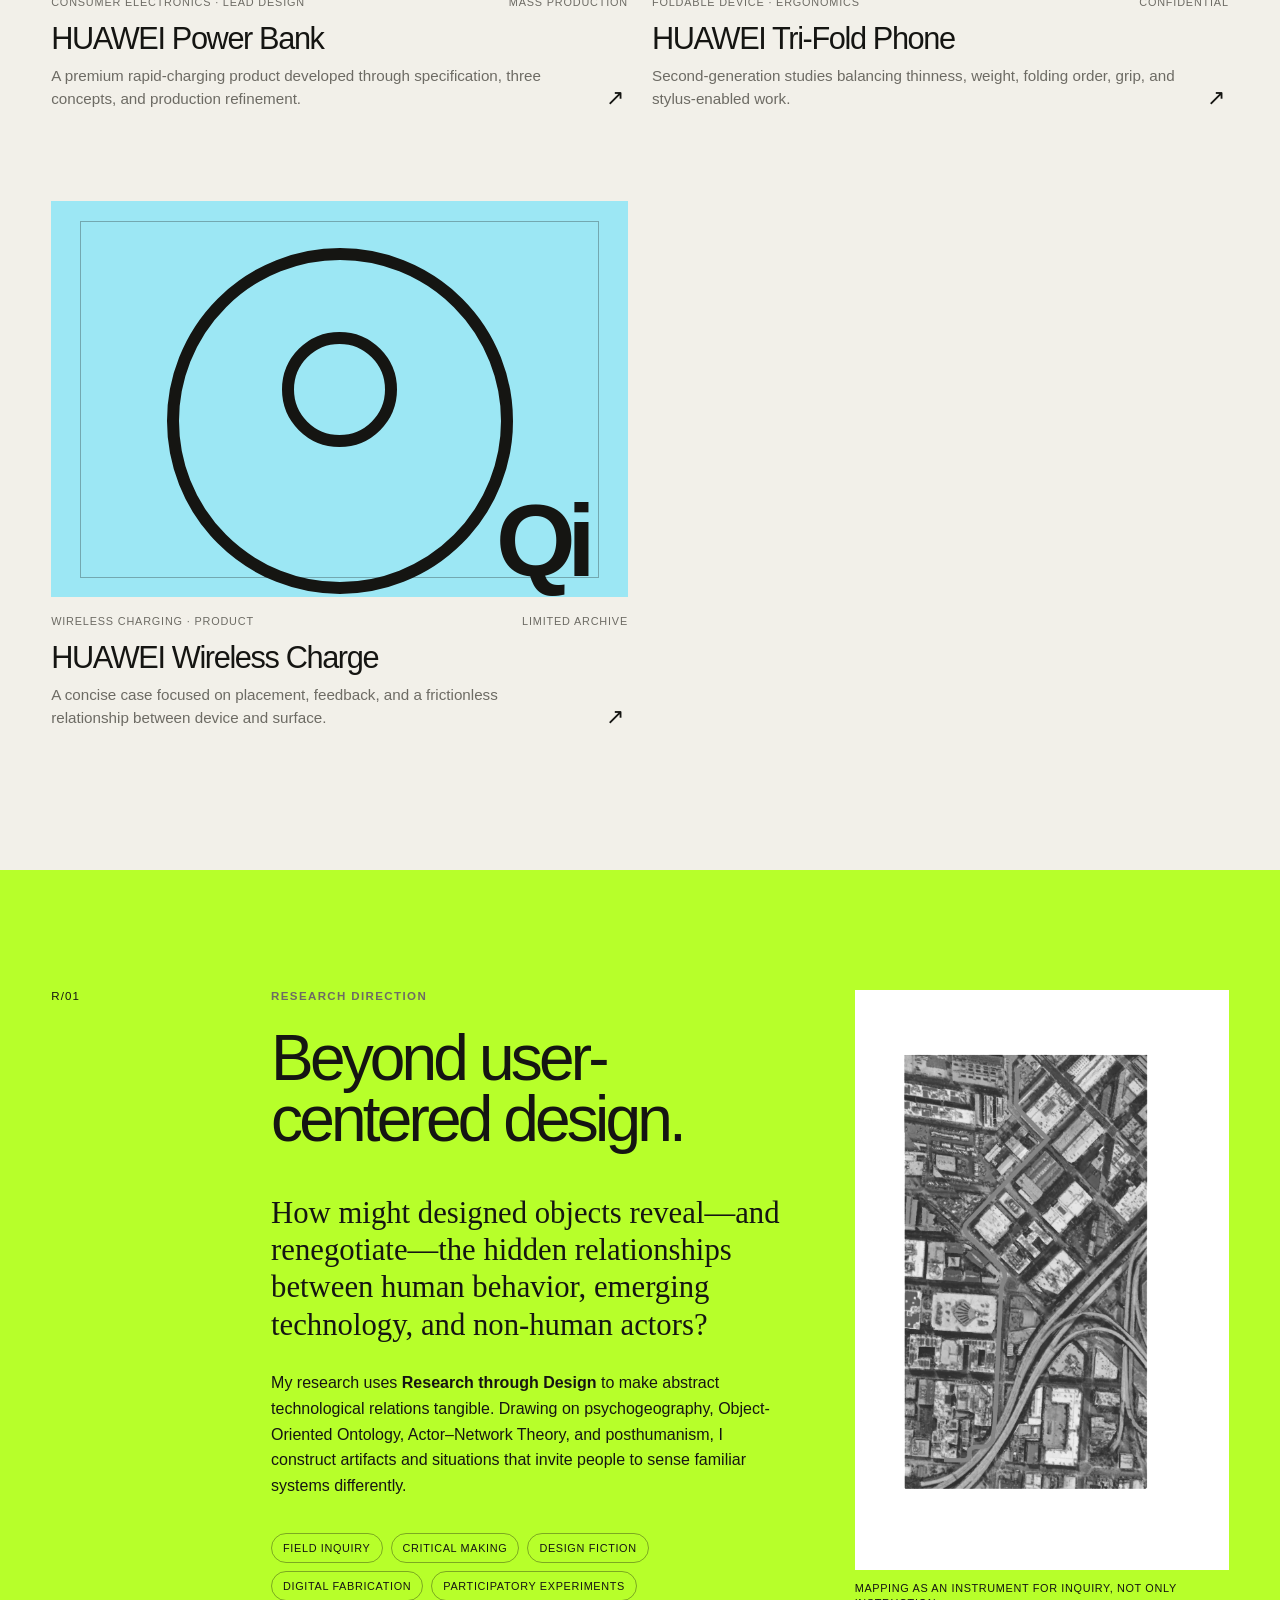
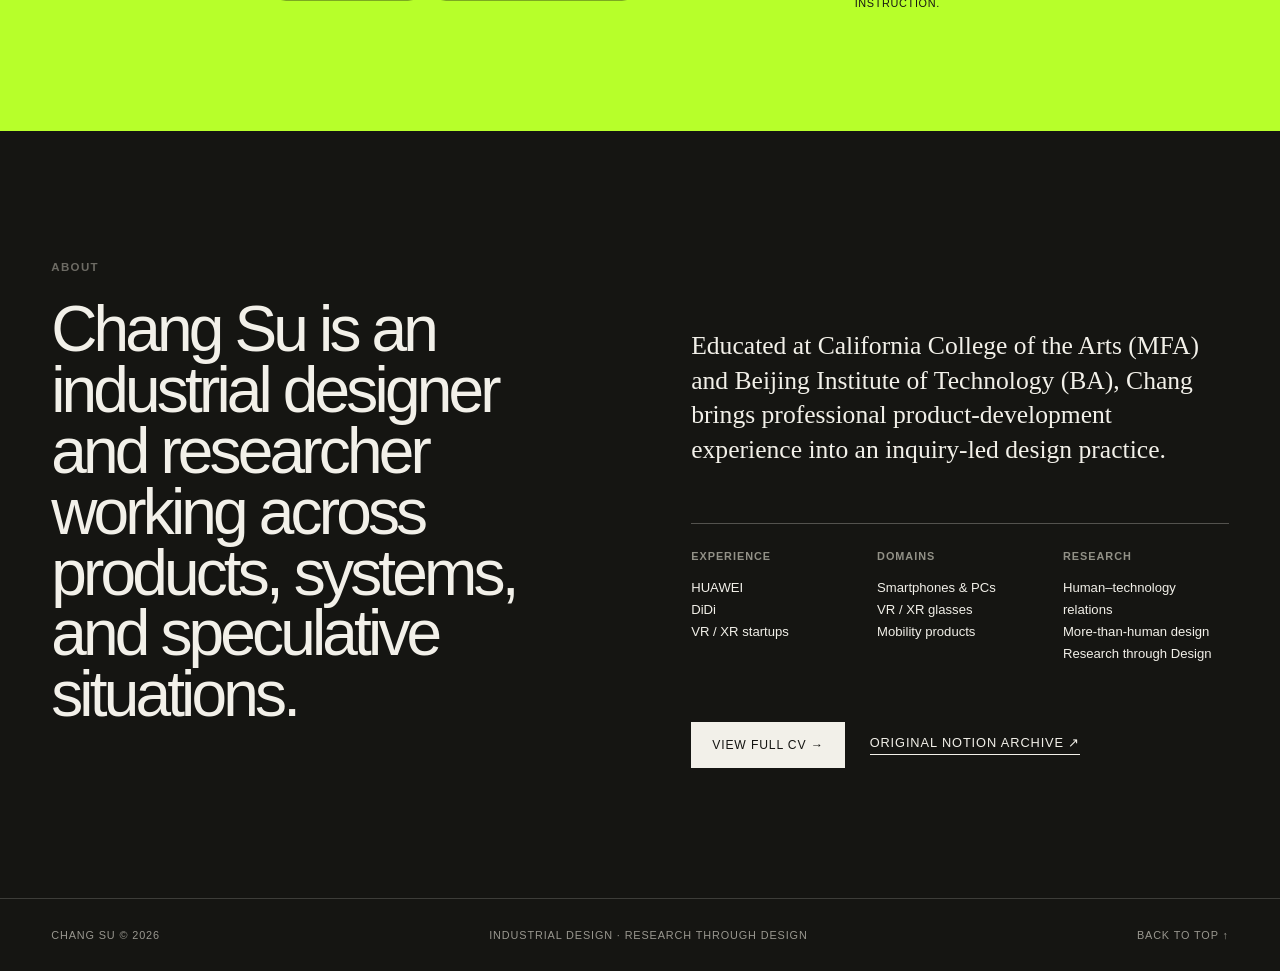
==== commit 05074316: "Add portfolio CV page" ====
--- a/index.html
+++ b/index.html
@@ -17,7 +17,7 @@
         <a href="#research">Research</a>
         <a href="#about">About</a>
       </nav>
-      <a class="header-link" href="https://bouncy-tendency-672.notion.site/Resume-251a081c8509412a8f22cfcfff8b993f?pvs=25" target="_blank" rel="noreferrer">CV ↗</a>
+      <a class="header-link" href="cv.html">CV →</a>
     </header>
 
     <main id="top">
@@ -187,7 +187,7 @@
             <div><h3>Research</h3><p>Human–technology relations<br />More-than-human design<br />Research through Design</p></div>
           </div>
           <div class="about-actions">
-            <a class="button button-light" href="https://bouncy-tendency-672.notion.site/Resume-251a081c8509412a8f22cfcfff8b993f?pvs=25" target="_blank" rel="noreferrer">View full CV ↗</a>
+            <a class="button button-light" href="cv.html">View full CV →</a>
             <a class="text-link light" href="https://bouncy-tendency-672.notion.site/Persona-dd509c0467ec4ff7ba2390a16e96912a" target="_blank" rel="noreferrer">Original Notion archive ↗</a>
           </div>
         </div>
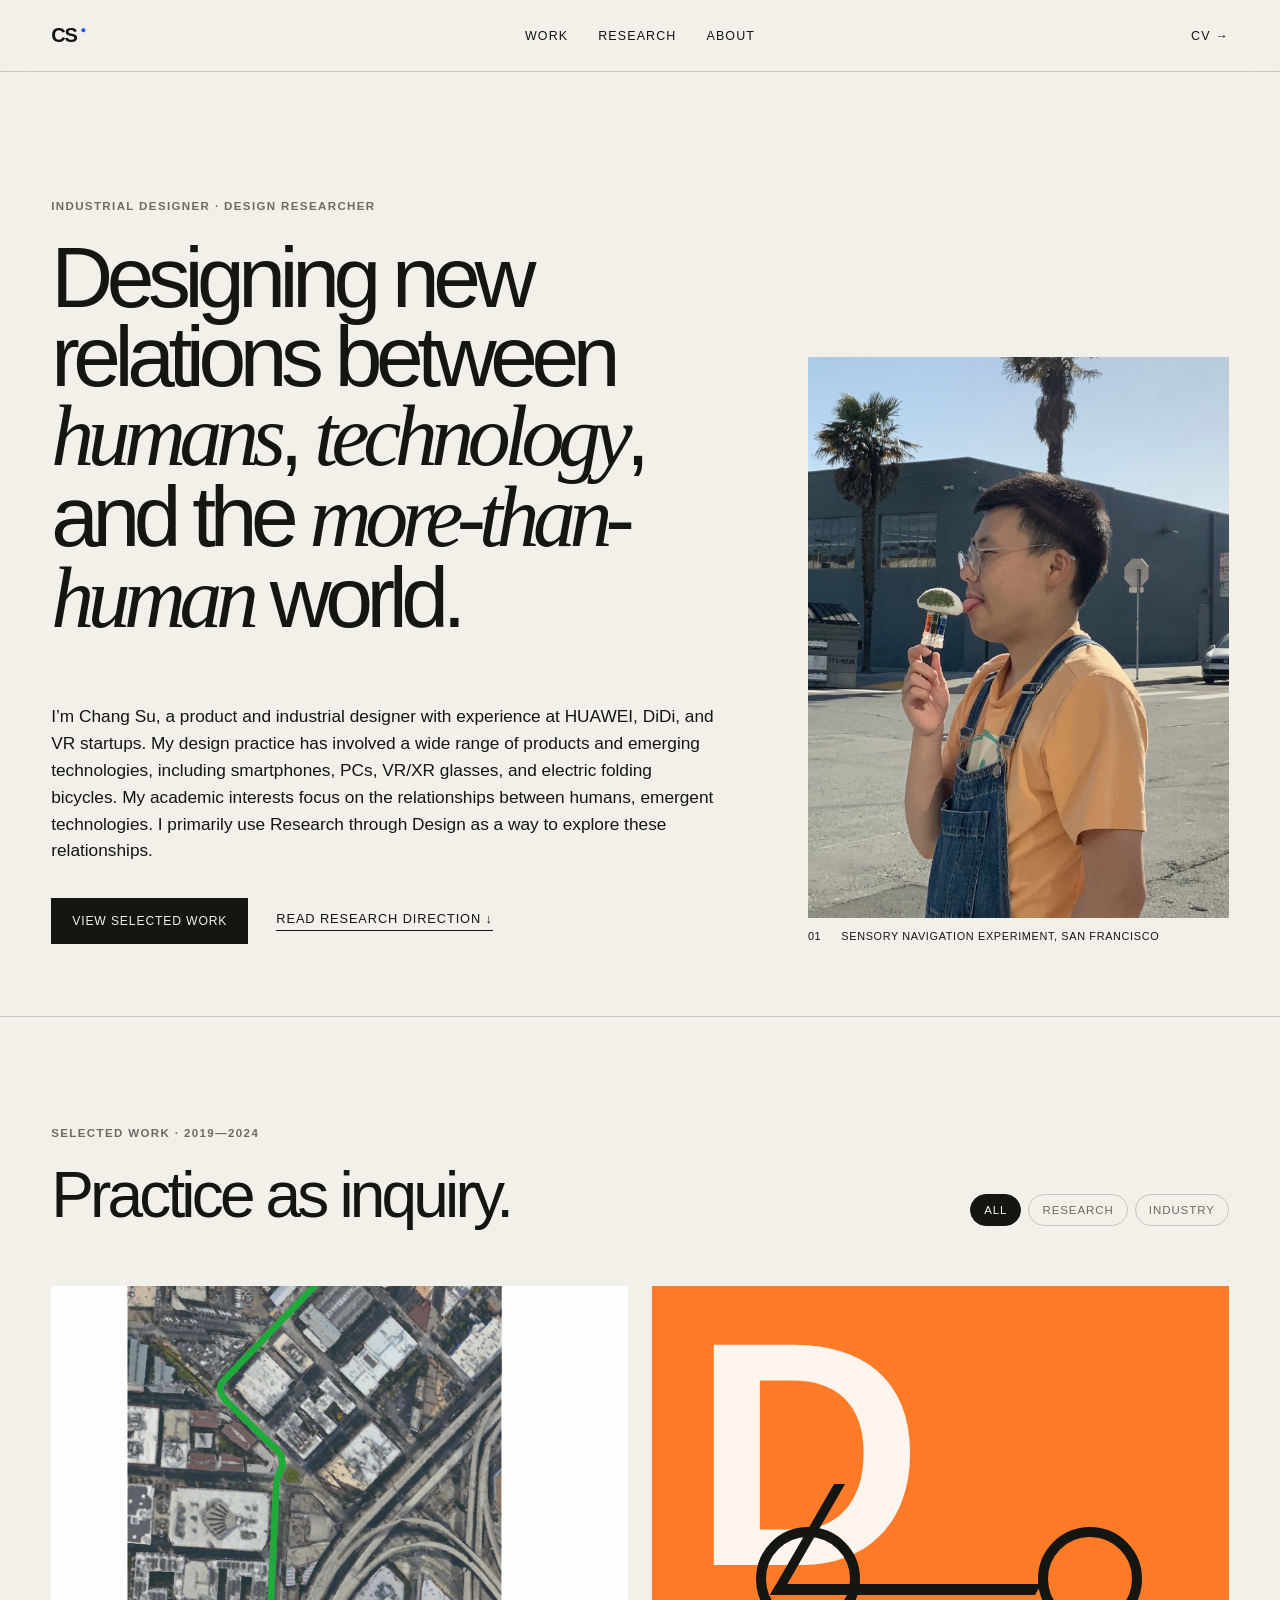
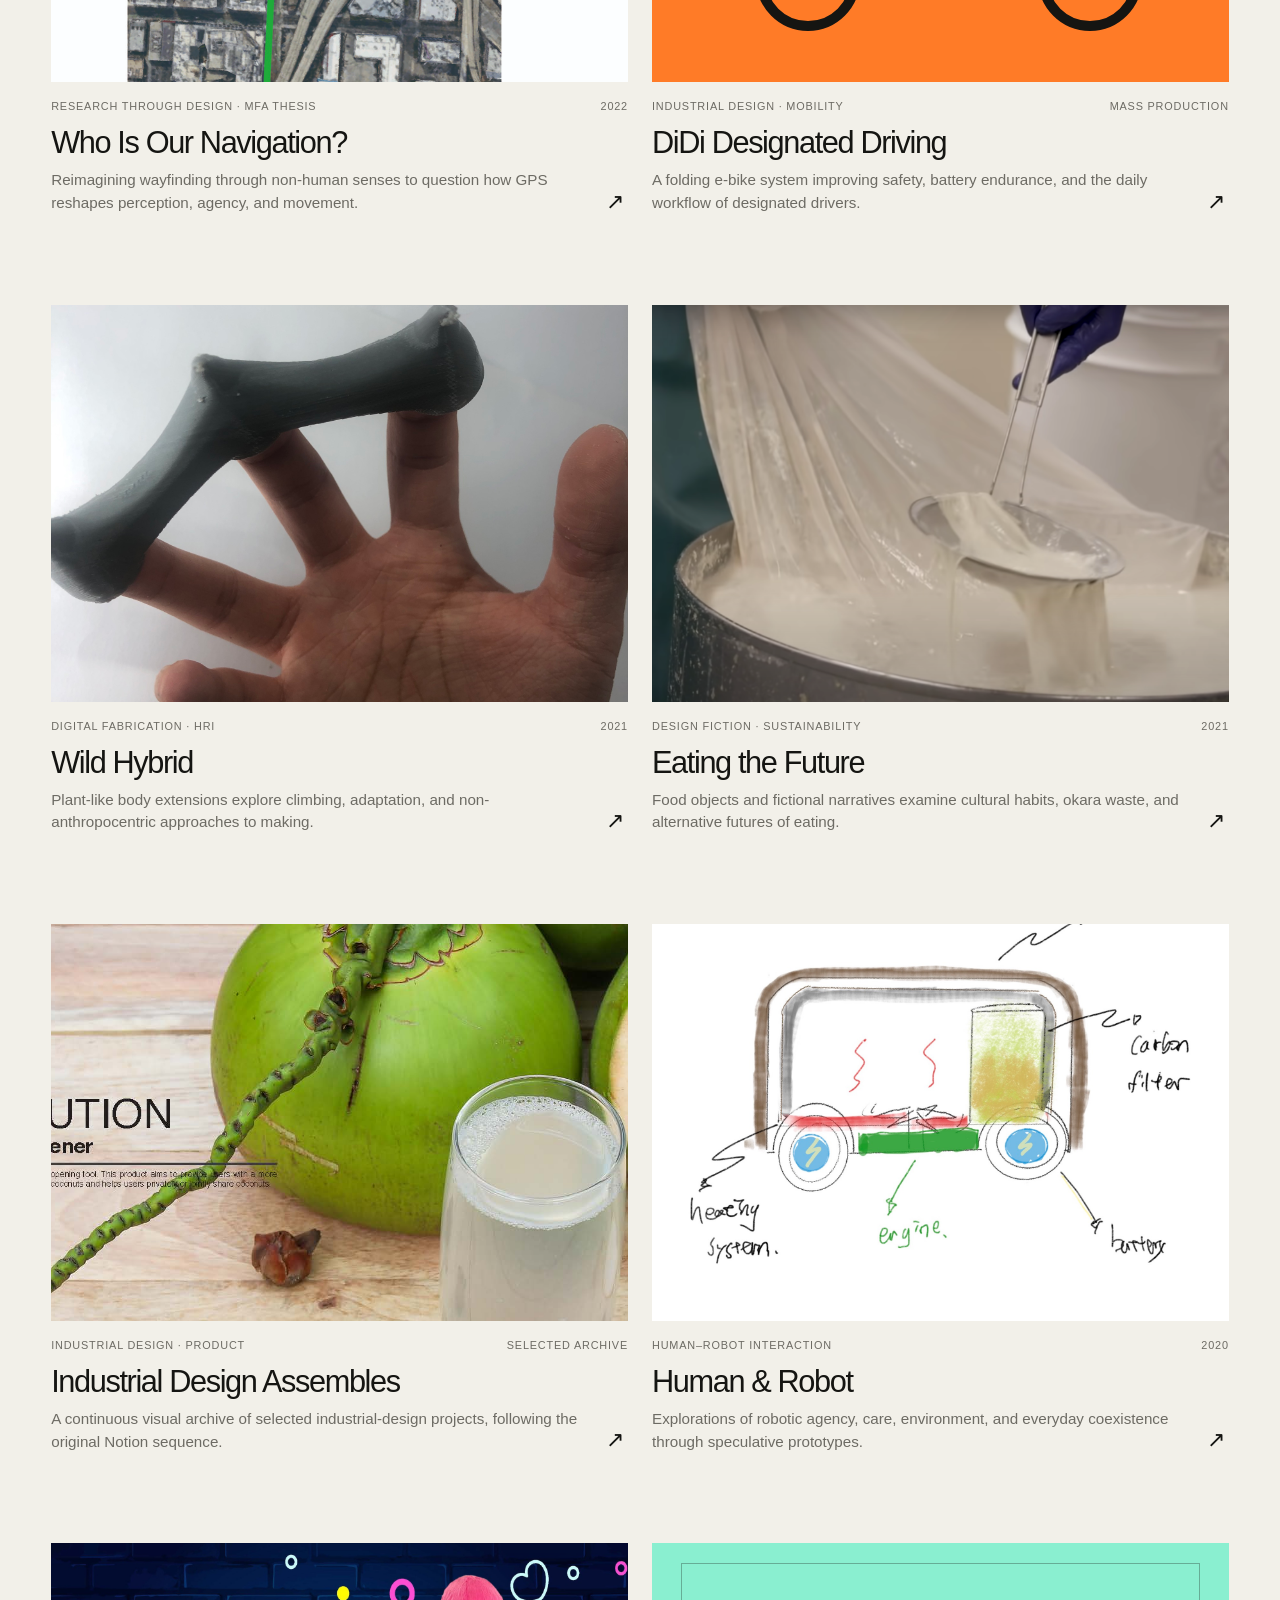
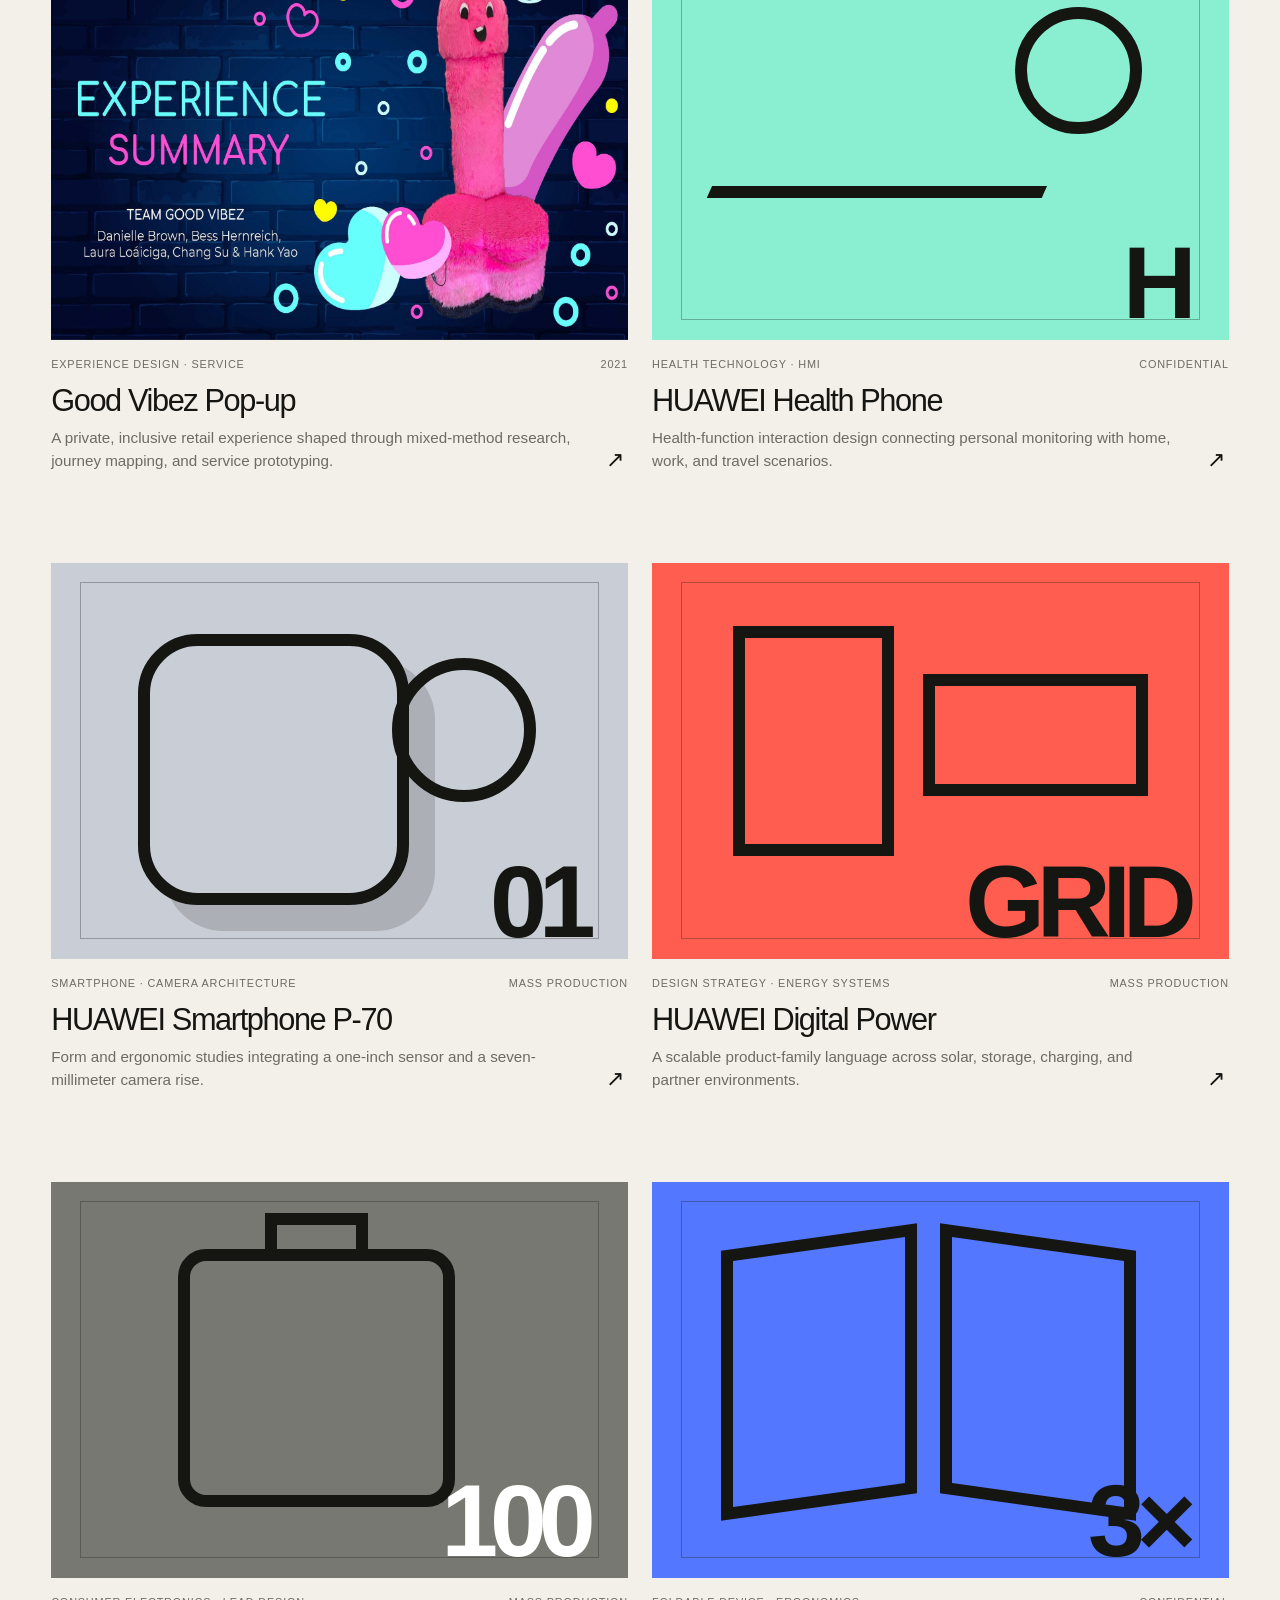
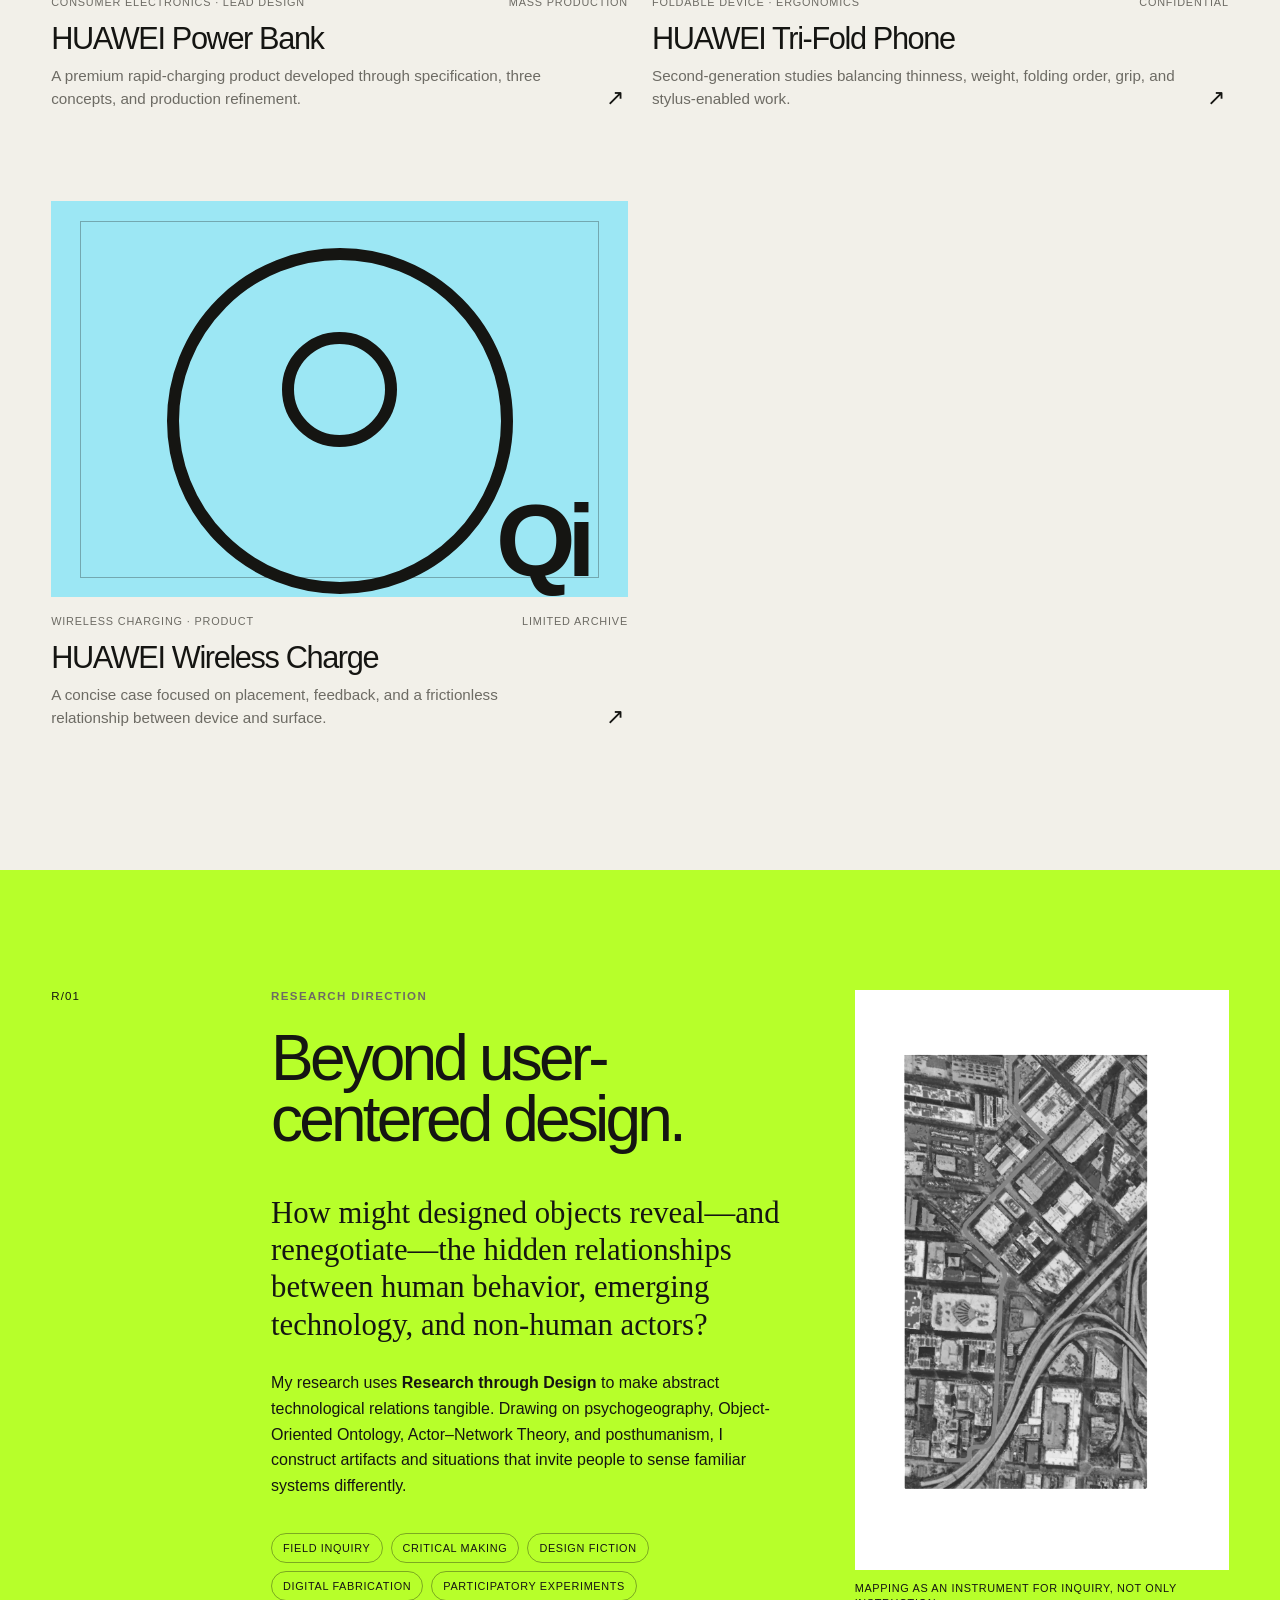
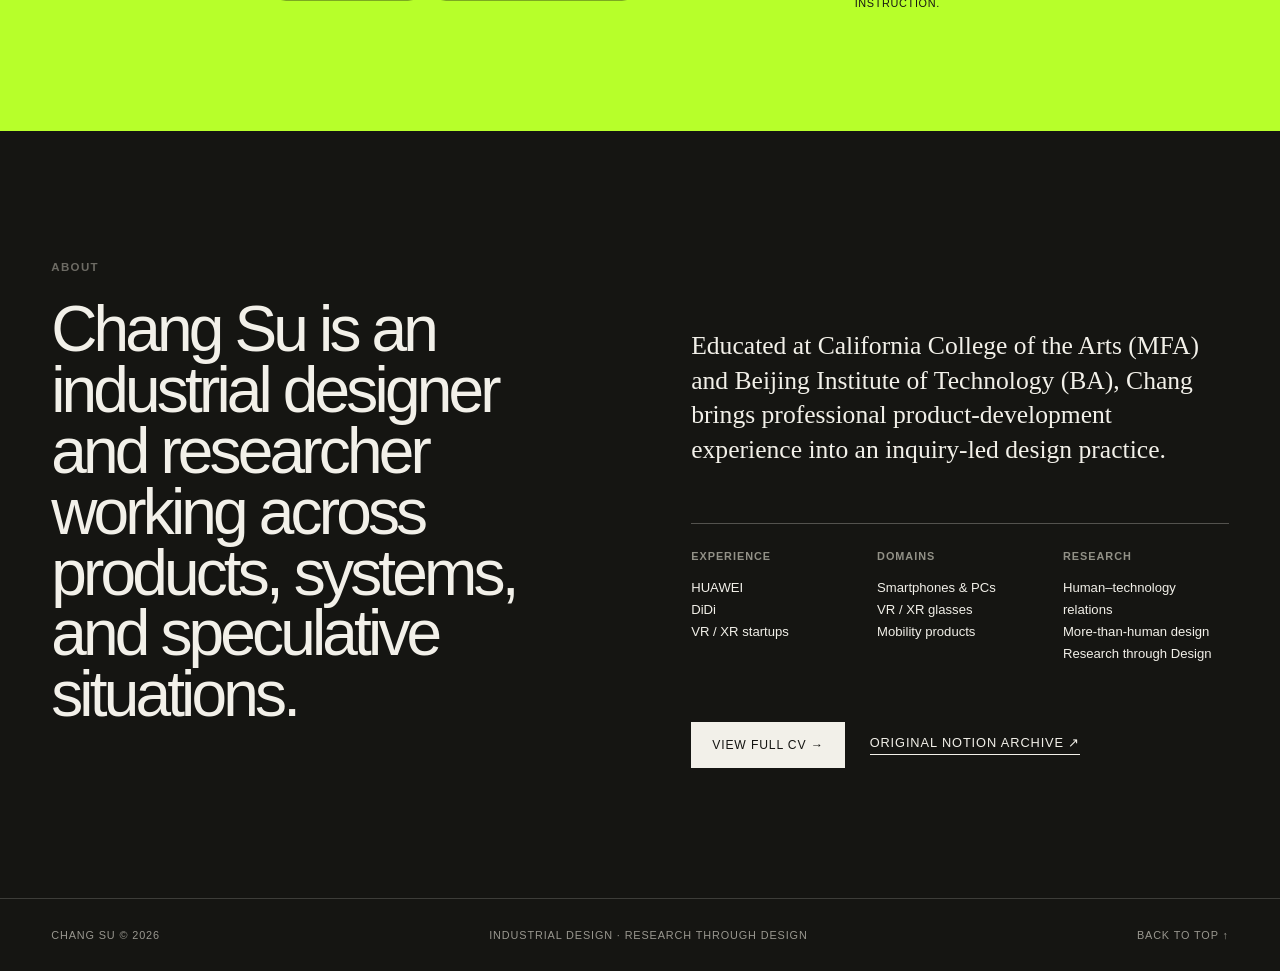
==== commit 52dafbb1: "Update industrial design archive from Notion" ====
--- a/index.html
+++ b/index.html
@@ -84,10 +84,10 @@
           </a>
 
           <a class="project-card" data-category="industry" href="project.html?project=assemblies">
-            <div class="project-media"><img src="assets/balance-clock.png" alt="Blue balance clock product concept shown from two angles" /></div>
+            <div class="project-media"><img src="assets/projects/assemblies/notion/assembly-01.jpg" alt="Industrial design portfolio collection" /></div>
             <div class="project-meta"><span>Industrial design · Product</span><span>Selected archive</span></div>
-            <h3>Industrial Design Assemblies</h3>
-            <p>A selection of product systems shaped through form development, prototyping, engineering, and manufacturing.</p>
+            <h3>Industrial Design Assembles</h3>
+            <p>A continuous visual archive of selected industrial-design projects, following the original Notion sequence.</p>
             <span class="project-arrow" aria-hidden="true">↗</span>
           </a>
 
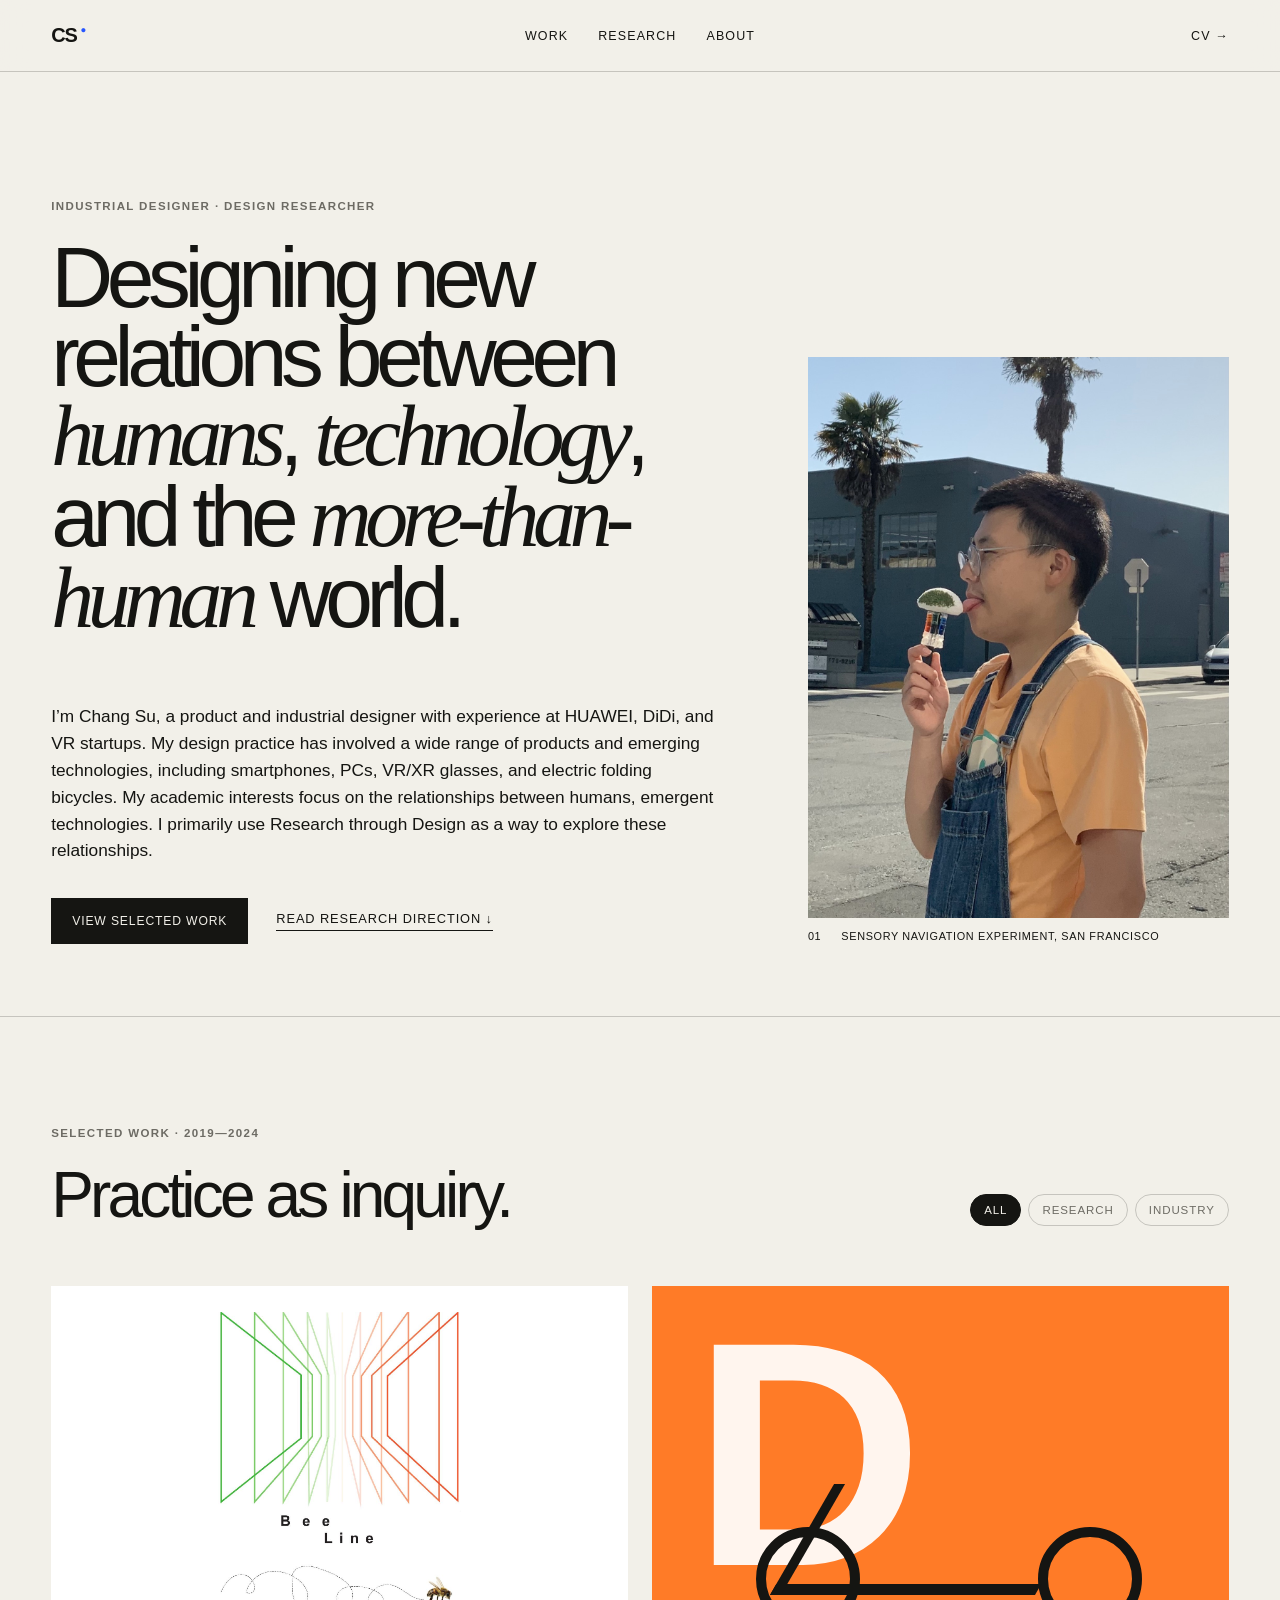
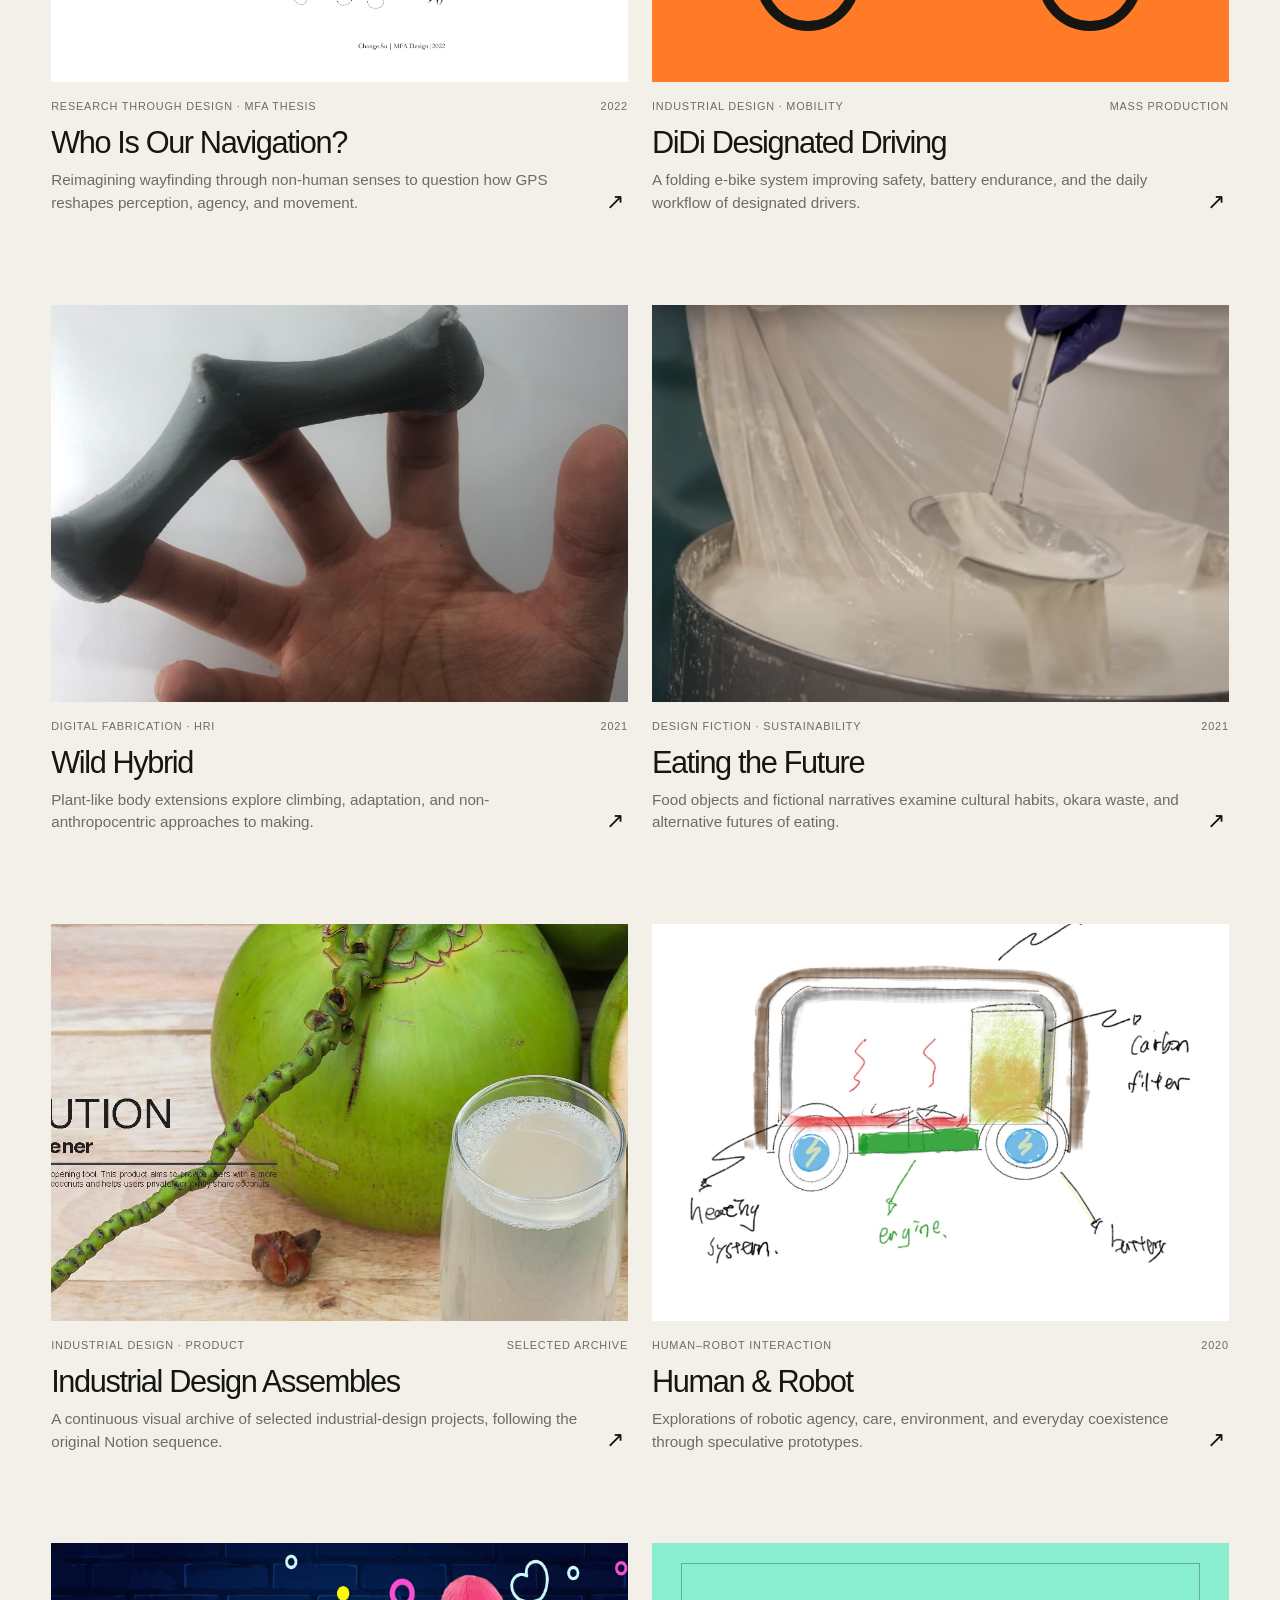
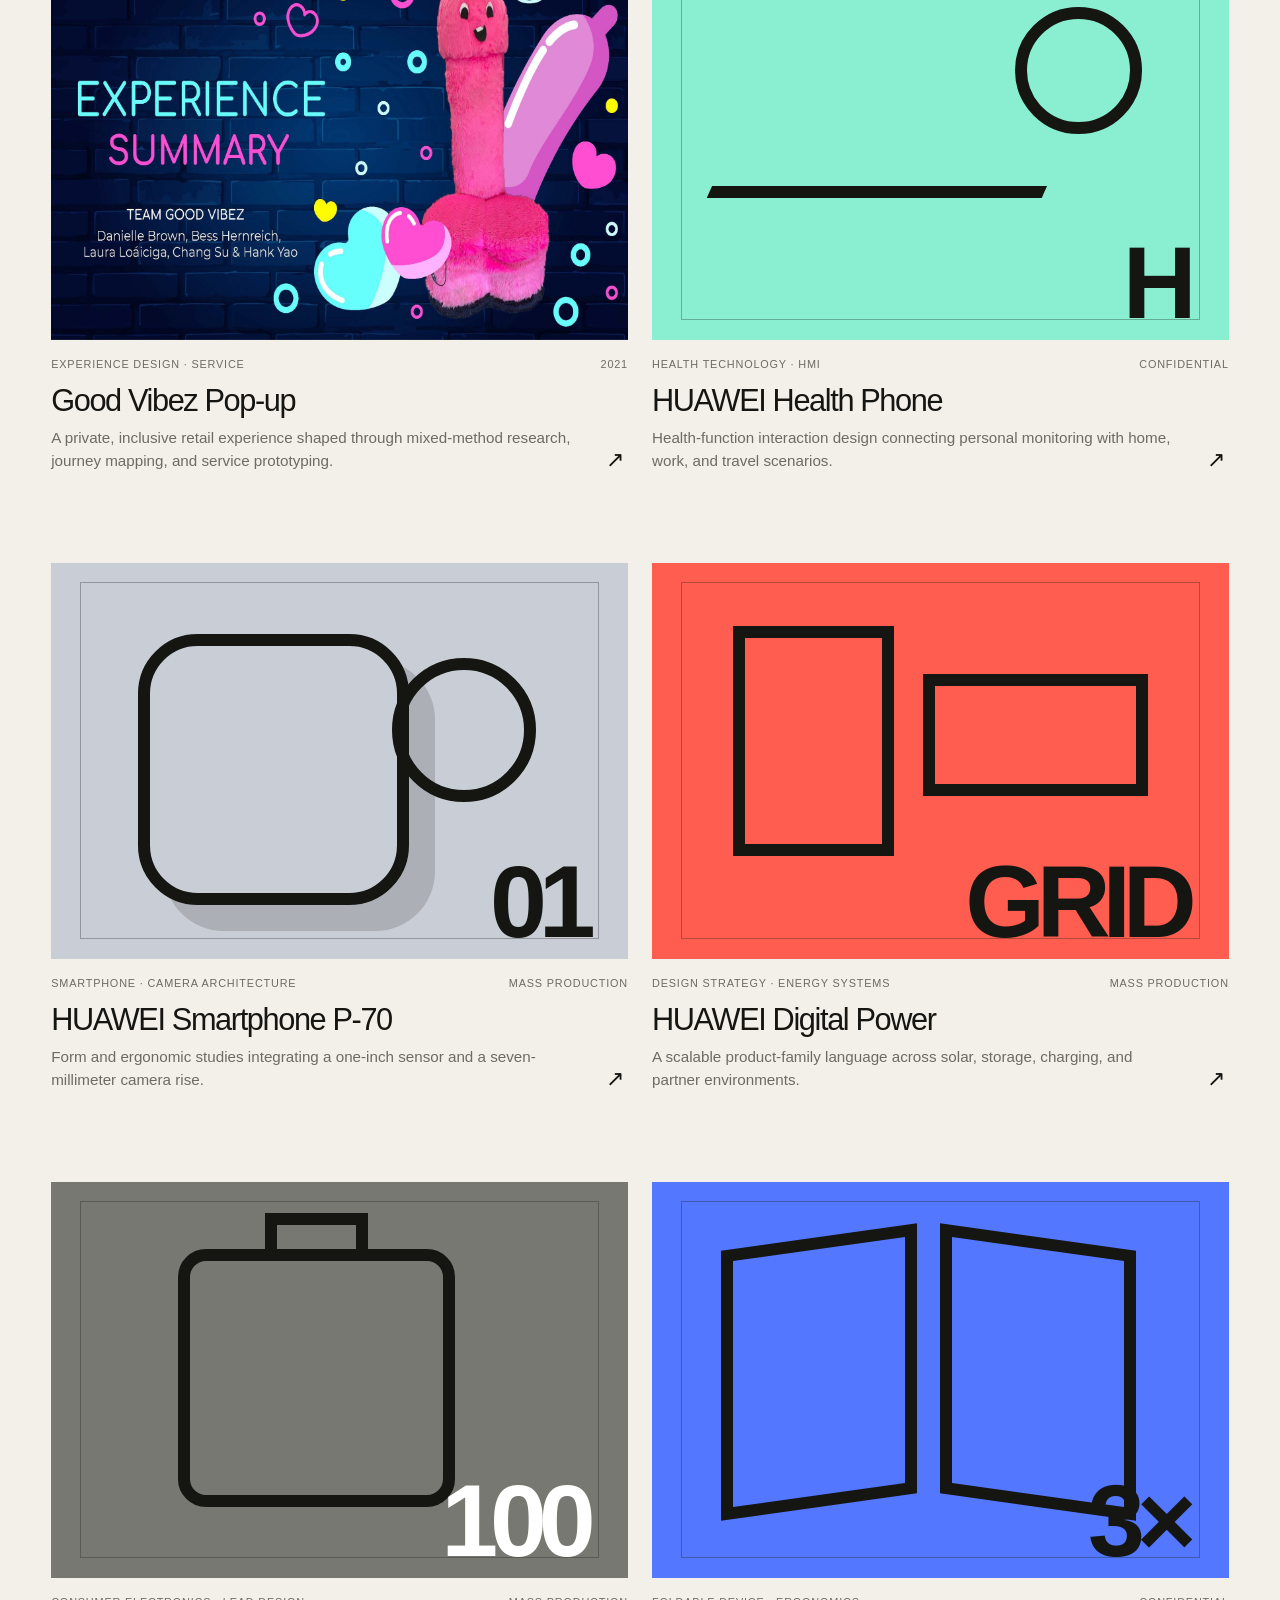
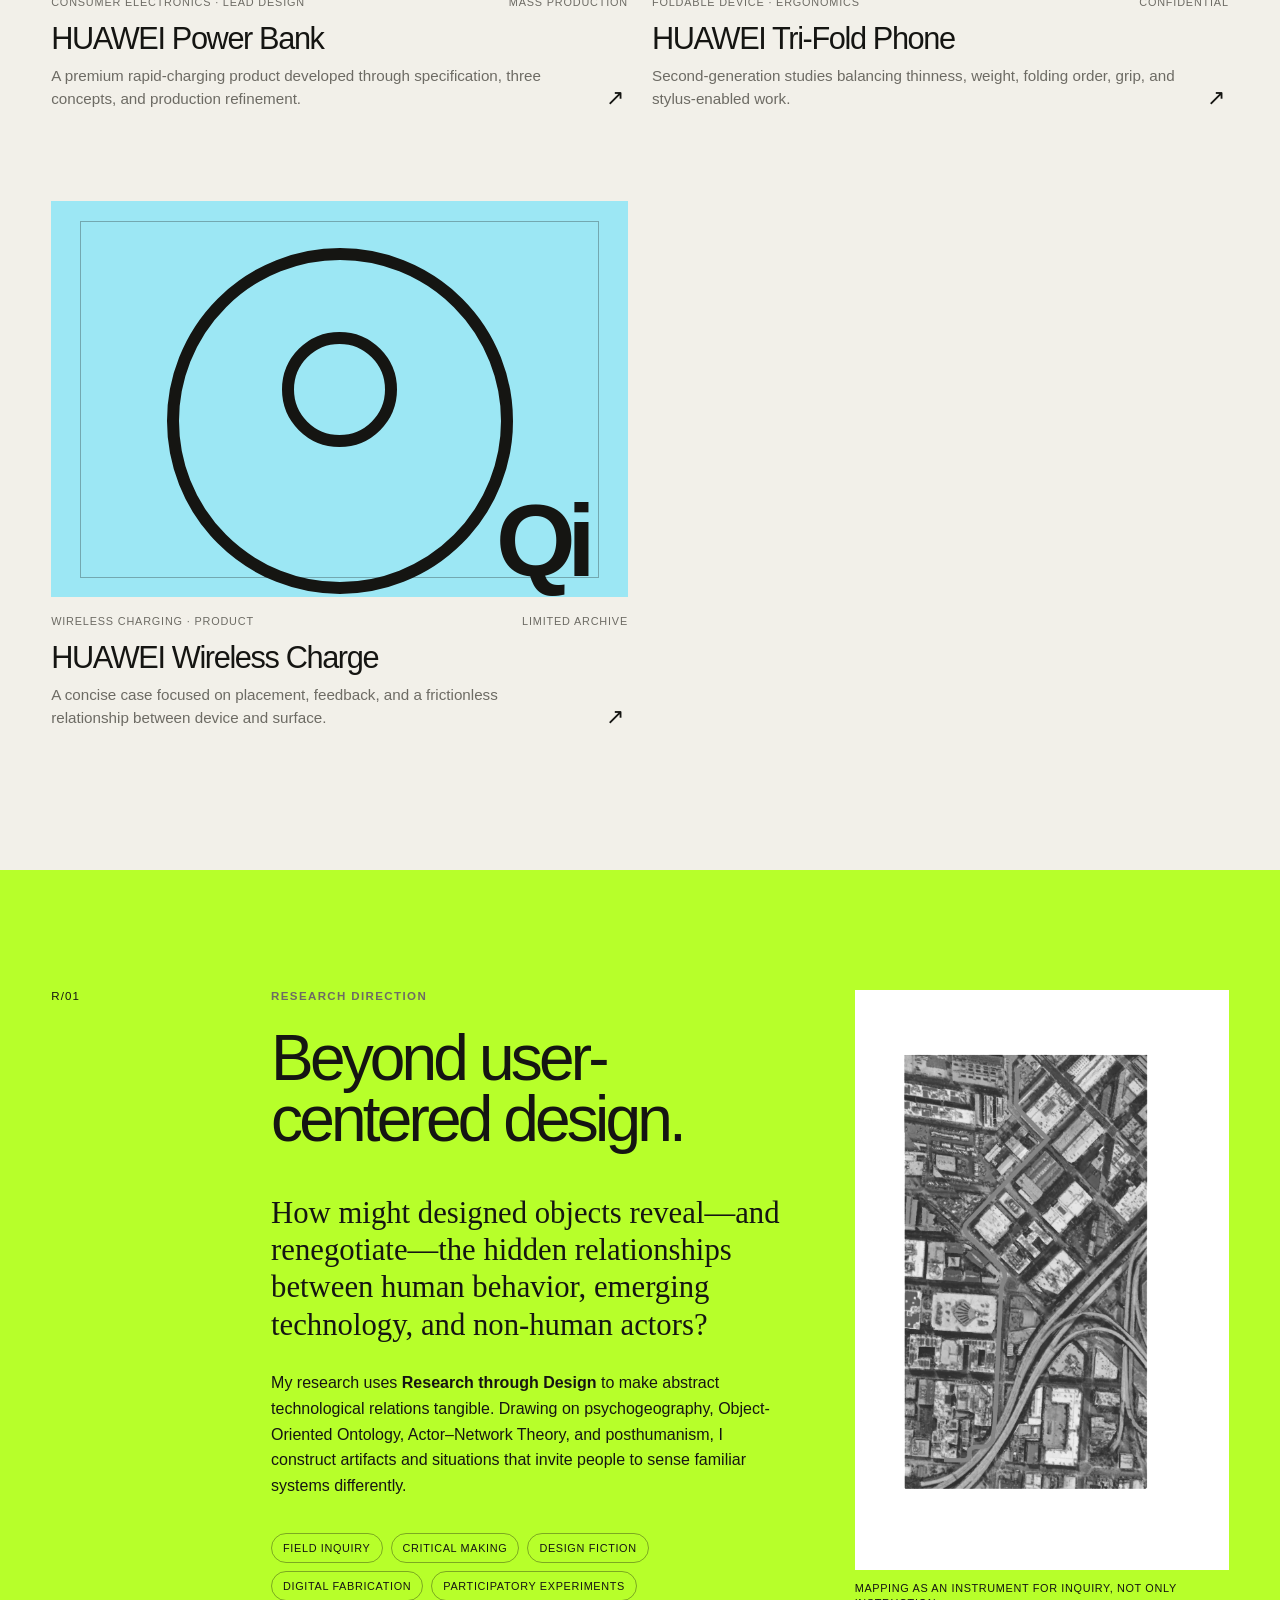
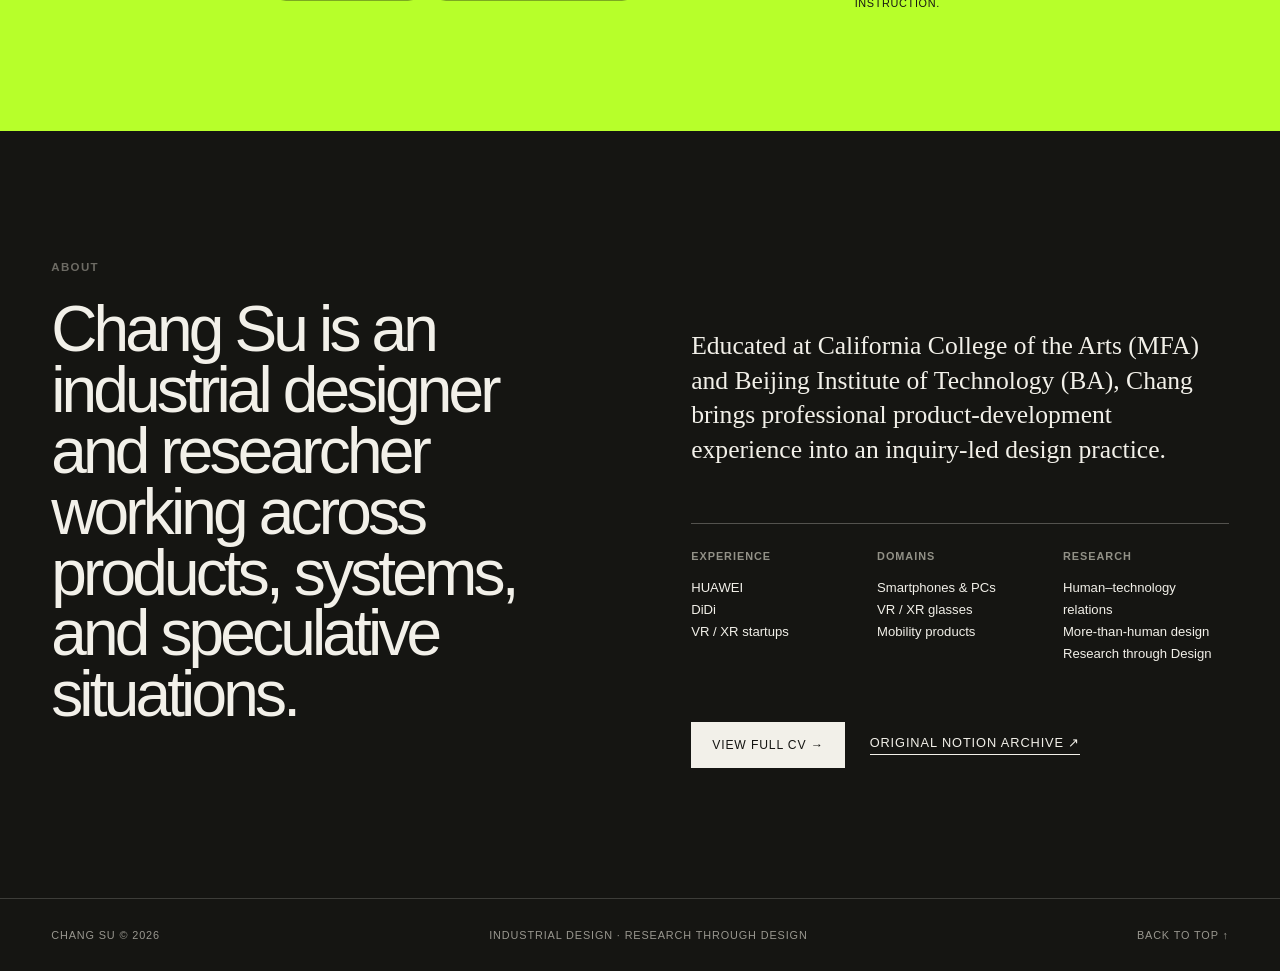
==== commit a44e0949: "Add navigation thesis book and film" ====
--- a/index.html
+++ b/index.html
@@ -52,7 +52,7 @@
 
         <div class="project-grid">
           <a class="project-card project-card-wide" data-category="research" href="project.html?project=navigation">
-            <div class="project-media image-tall"><img src="assets/navigation-map.jpg" alt="Experimental map with a bright green route crossing an urban landscape" /></div>
+            <div class="project-media book-cover-media"><img src="assets/projects/navigation/chang-su-beeline-cover.jpg" alt="Cover of Chang Su’s Bee Line MFA thesis book" /></div>
             <div class="project-meta"><span>Research through Design · MFA thesis</span><span>2022</span></div>
             <h3>Who Is Our Navigation?</h3>
             <p>Reimagining wayfinding through non-human senses to question how GPS reshapes perception, agency, and movement.</p>
--- a/styles.css
+++ b/styles.css
@@ -52,6 +52,8 @@
 .project-media img { height: 100%; object-fit: cover; transition: transform .6s cubic-bezier(.2,.7,.2,1); }
 .project-card:hover .project-media img { transform: scale(1.025); }
 .image-tall img { object-position: center 53%; }
+.book-cover-media { background: #fff; }
+.book-cover-media img { object-fit: contain; padding: clamp(16px, 2vw, 30px); }
 .project-meta { display: flex; justify-content: space-between; gap: 16px; color: var(--muted); font-size: .68rem; text-transform: uppercase; letter-spacing: .075em; }
 .project-card h3 { margin: 13px 0 8px; font-size: clamp(1.6rem, 2.4vw, 2.65rem); letter-spacing: -.045em; font-weight: 500; }
 .project-card p { max-width: 620px; margin: 0; padding-right: 50px; color: var(--muted); font-size: .95rem; line-height: 1.5; }
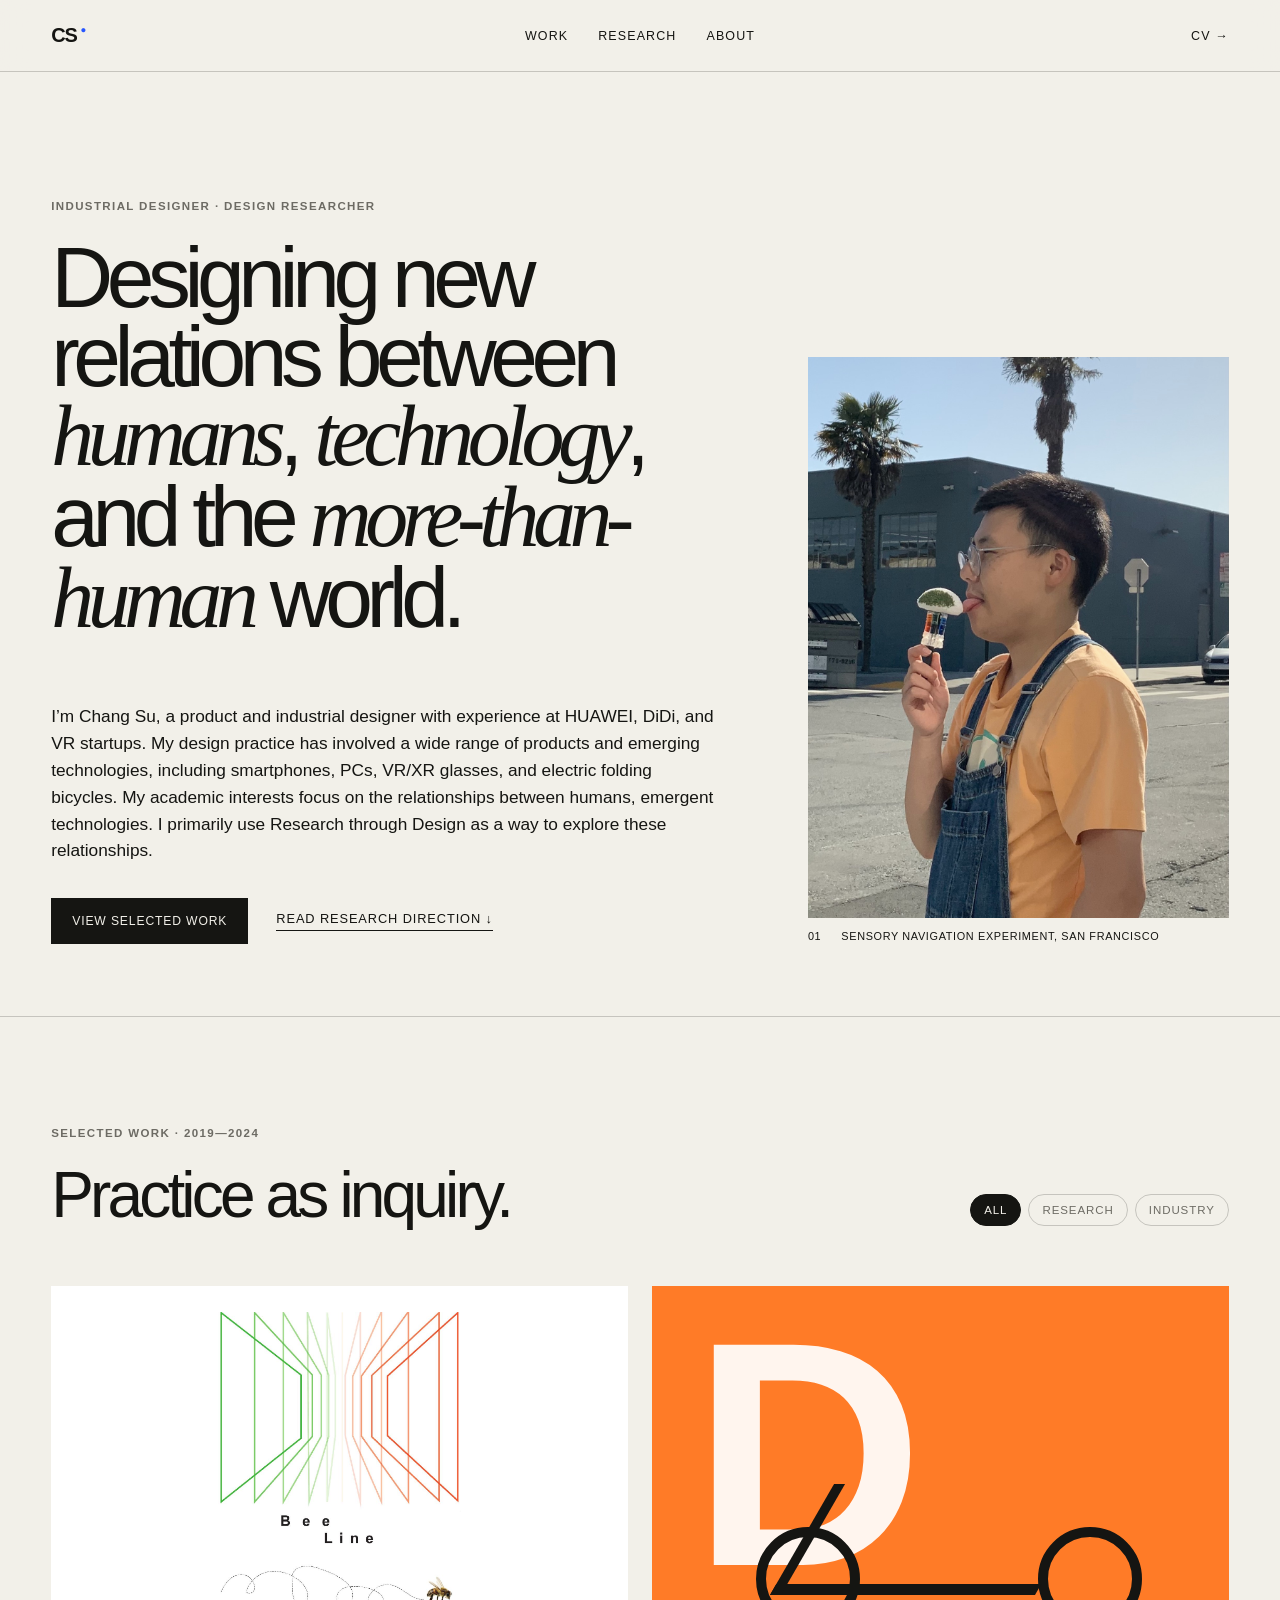
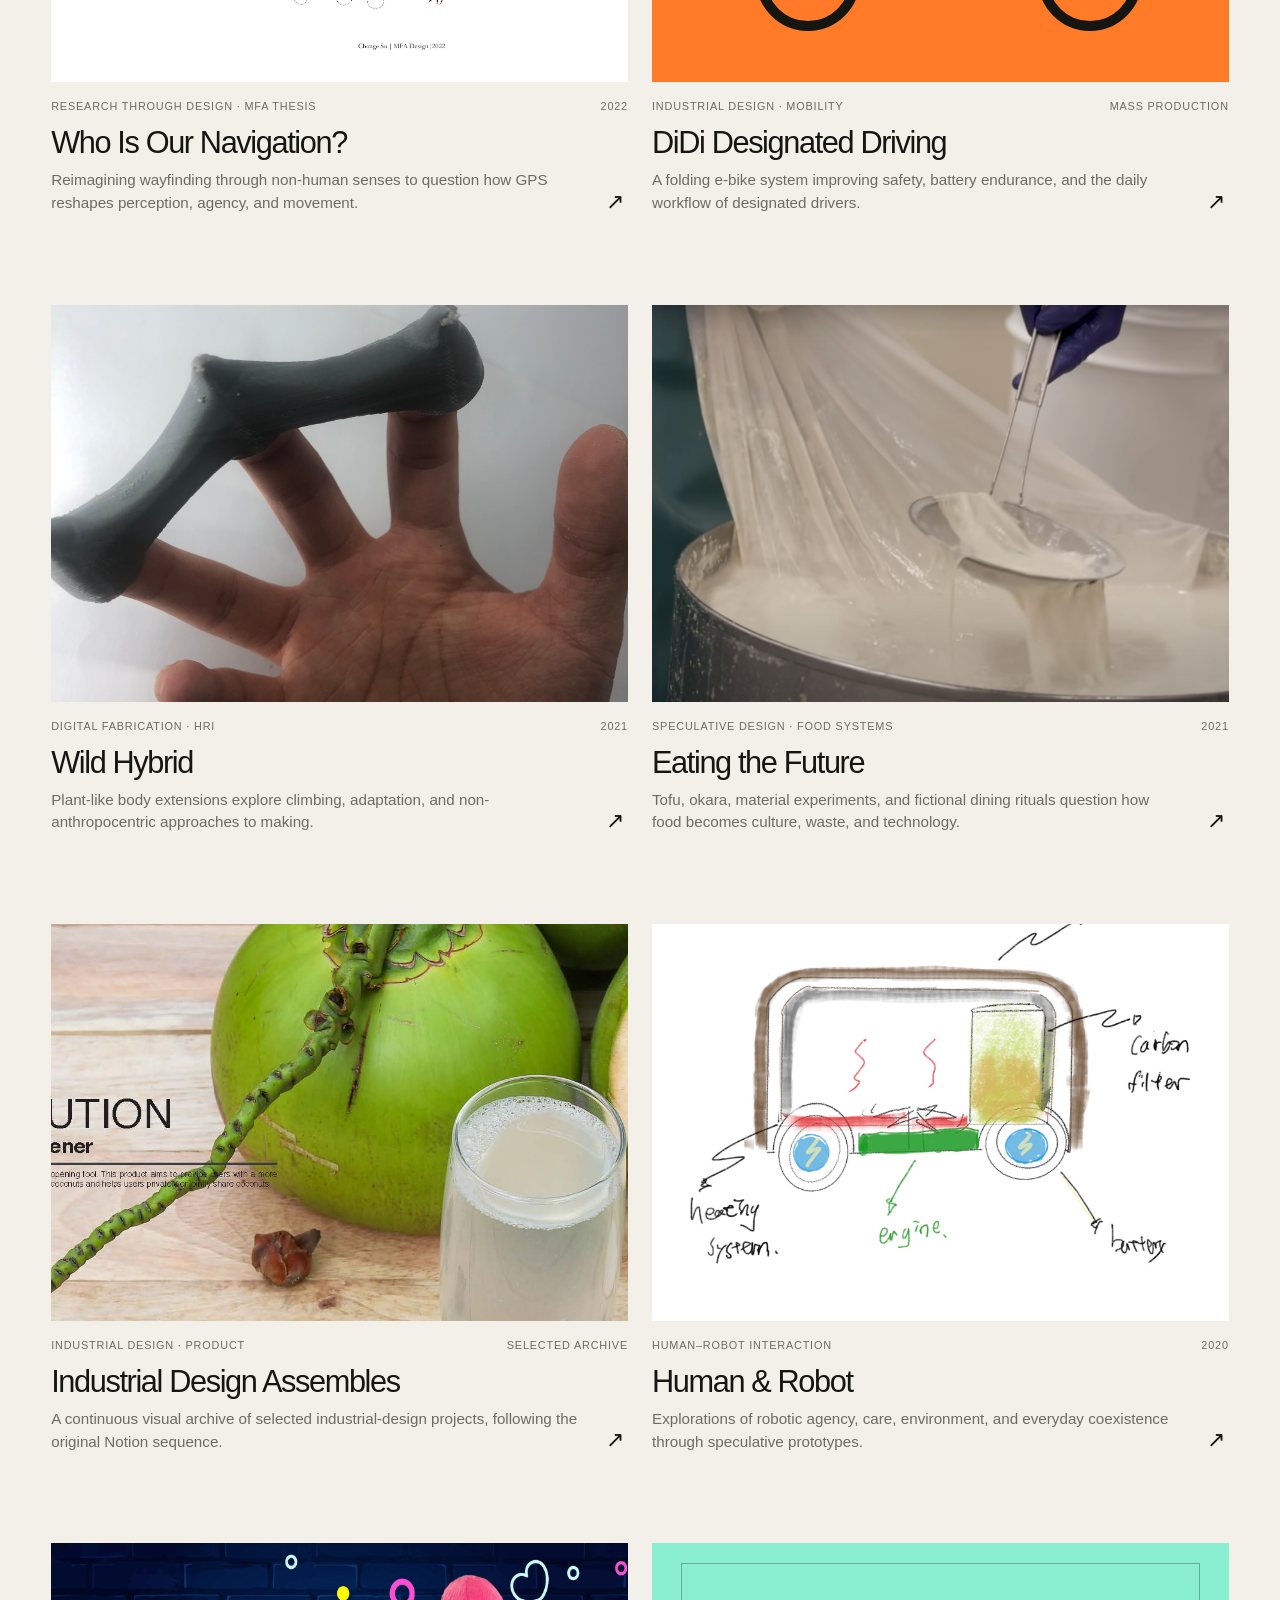
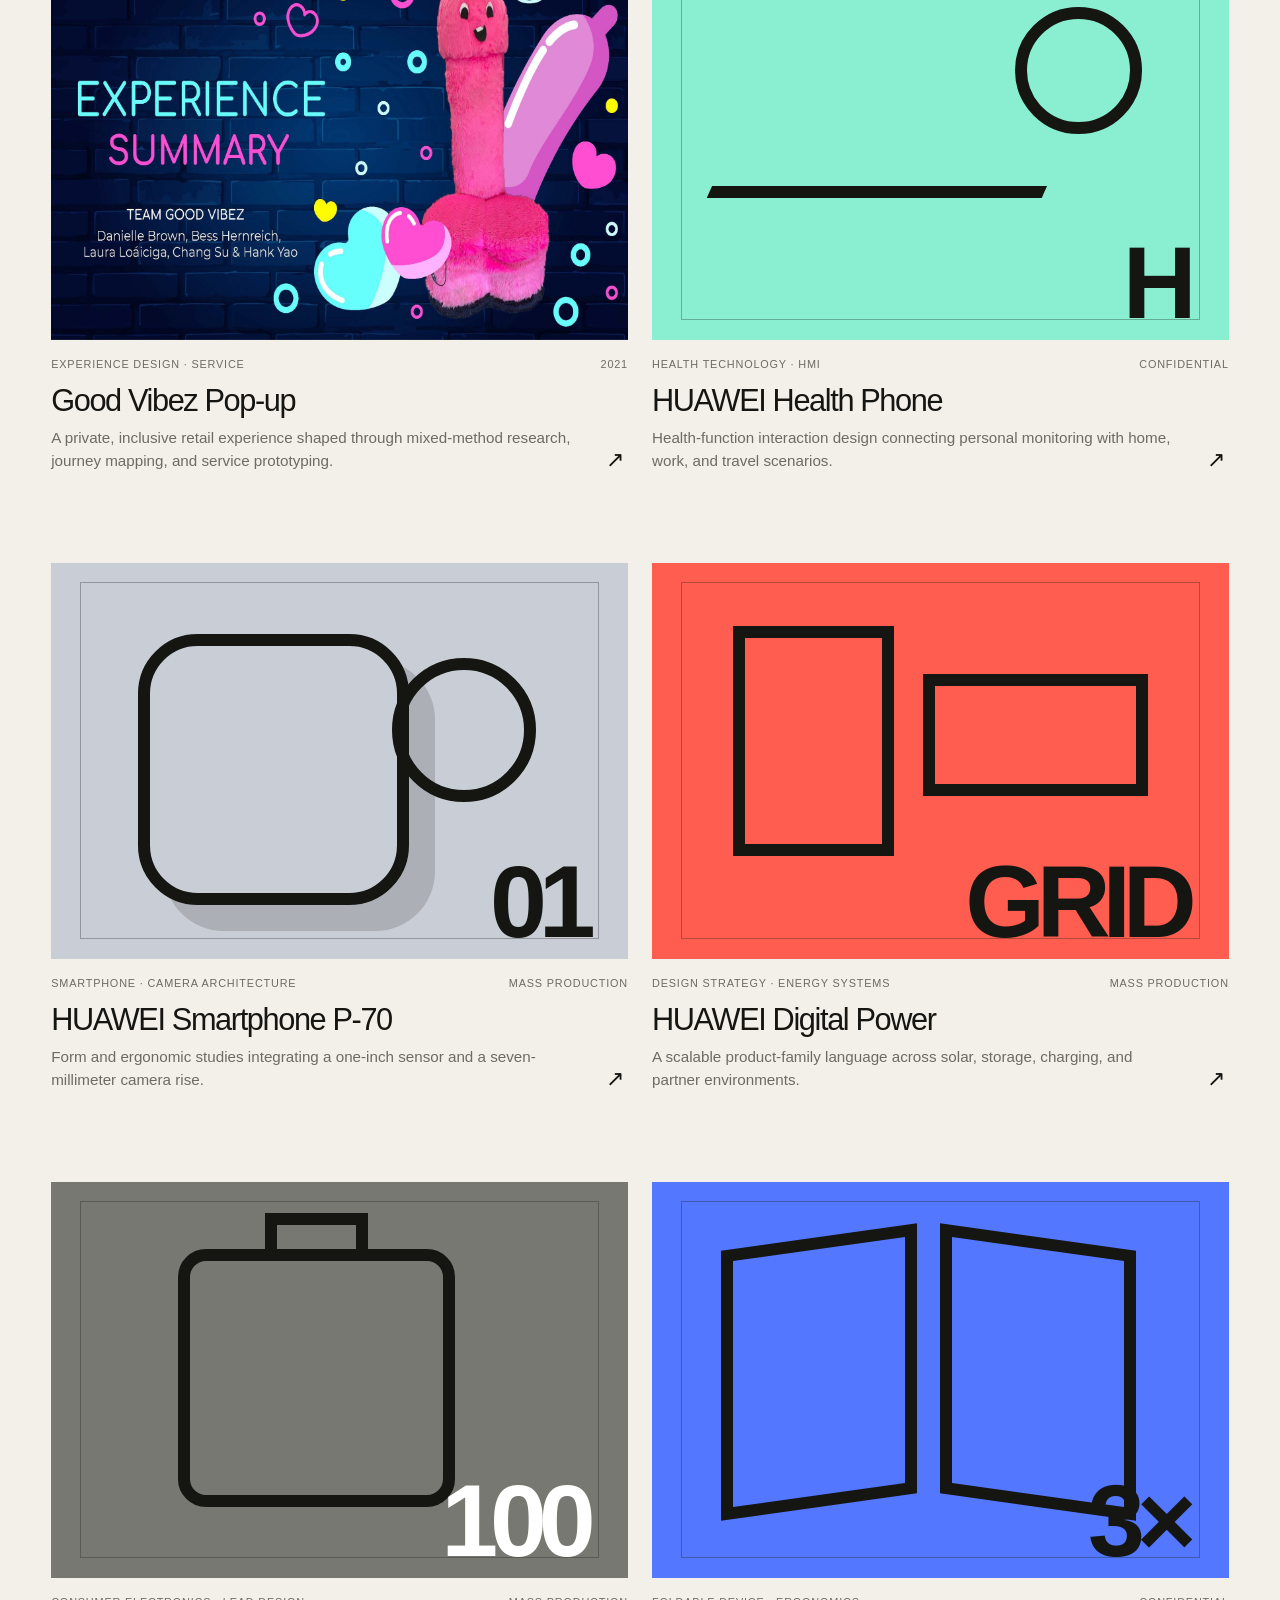
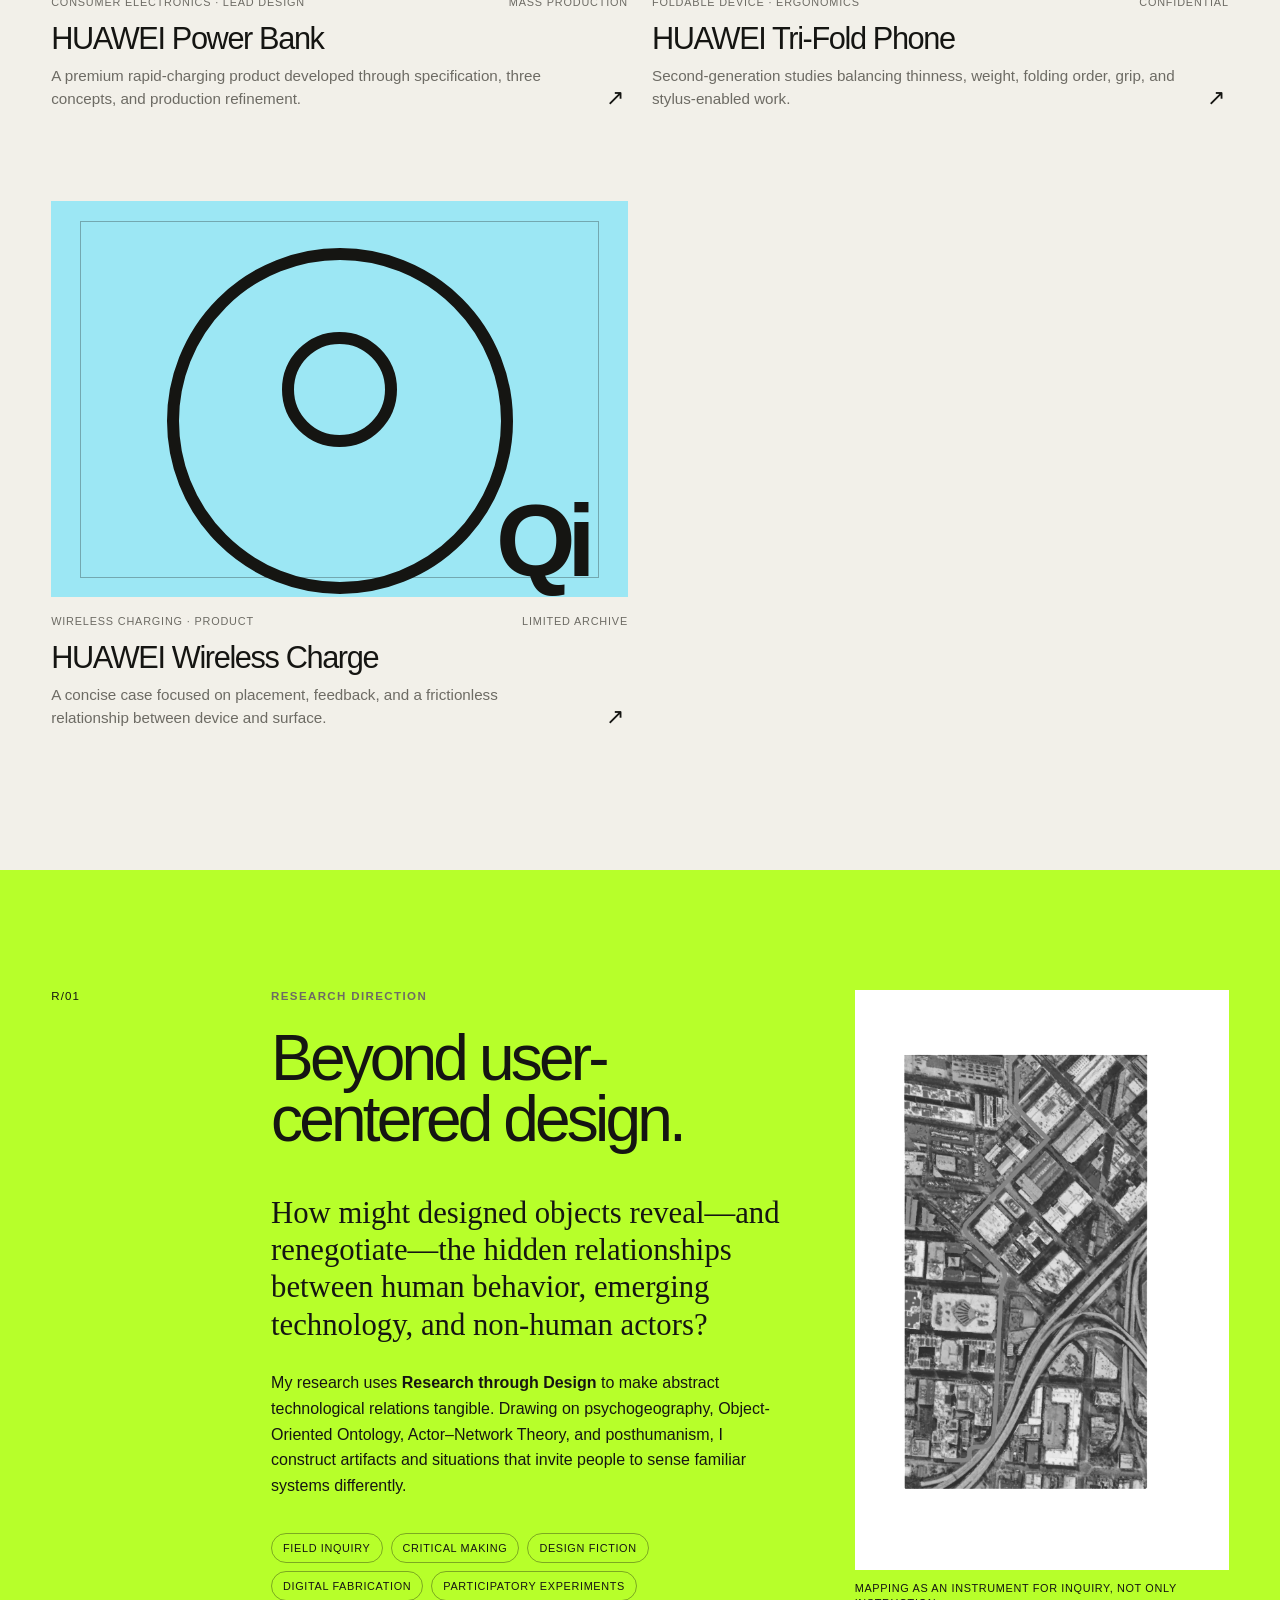
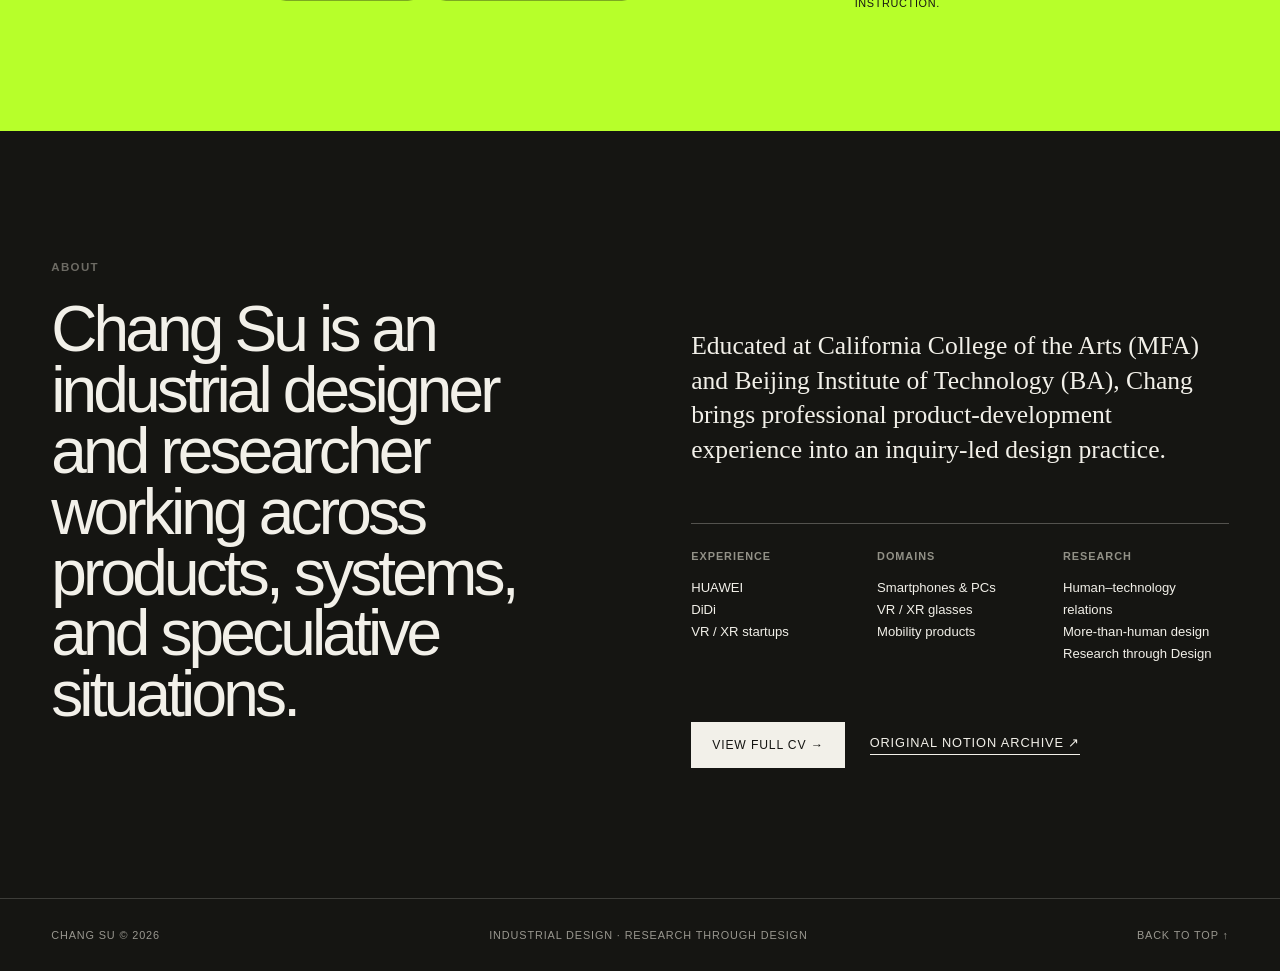
==== commit 13270782: "Redesign Eating the Future case study" ====
--- a/index.html
+++ b/index.html
@@ -77,9 +77,9 @@
 
           <a class="project-card" data-category="research" href="project.html?project=eating-future">
             <div class="project-media"><img src="assets/eating-future.png" alt="Tofu-making process with sheets of soy material being lifted from a vessel" /></div>
-            <div class="project-meta"><span>Design fiction · Sustainability</span><span>2021</span></div>
+            <div class="project-meta"><span>Speculative design · Food systems</span><span>2021</span></div>
             <h3>Eating the Future</h3>
-            <p>Food objects and fictional narratives examine cultural habits, okara waste, and alternative futures of eating.</p>
+            <p>Tofu, okara, material experiments, and fictional dining rituals question how food becomes culture, waste, and technology.</p>
             <span class="project-arrow" aria-hidden="true">↗</span>
           </a>
 
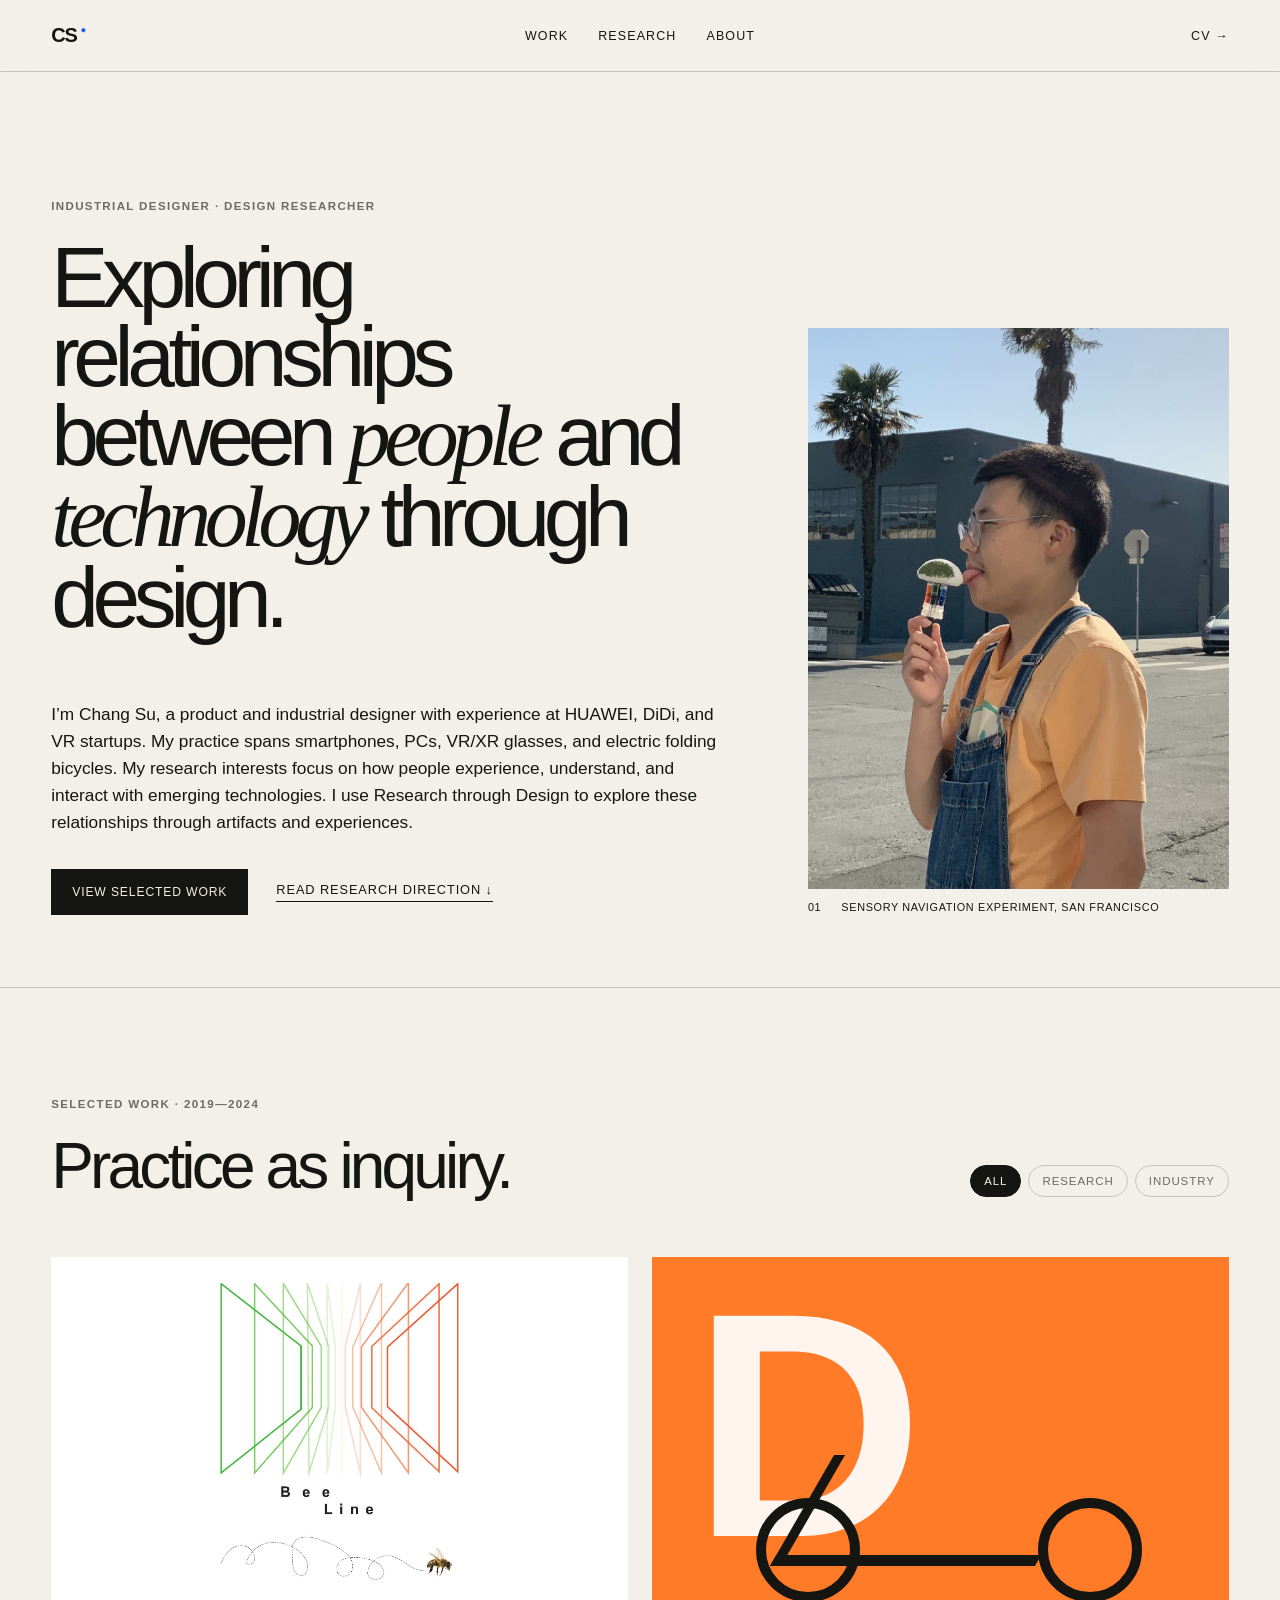
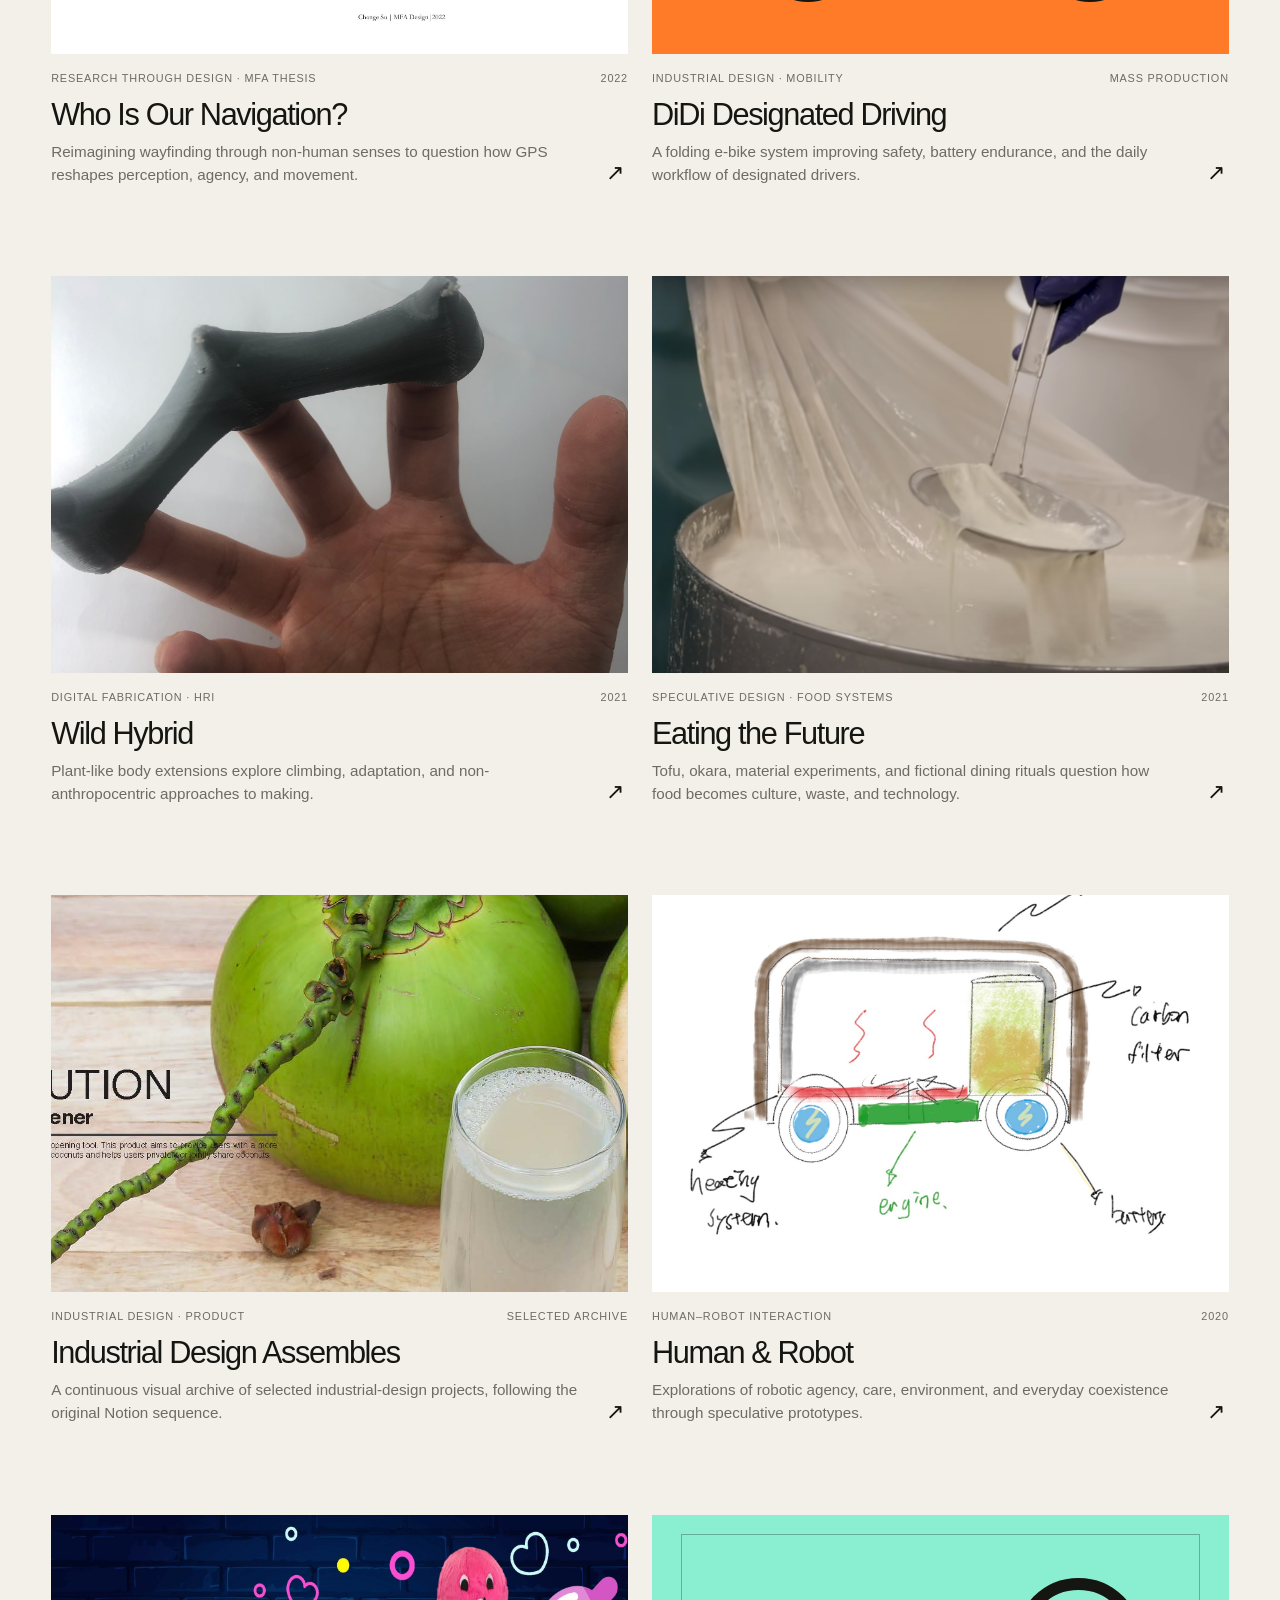
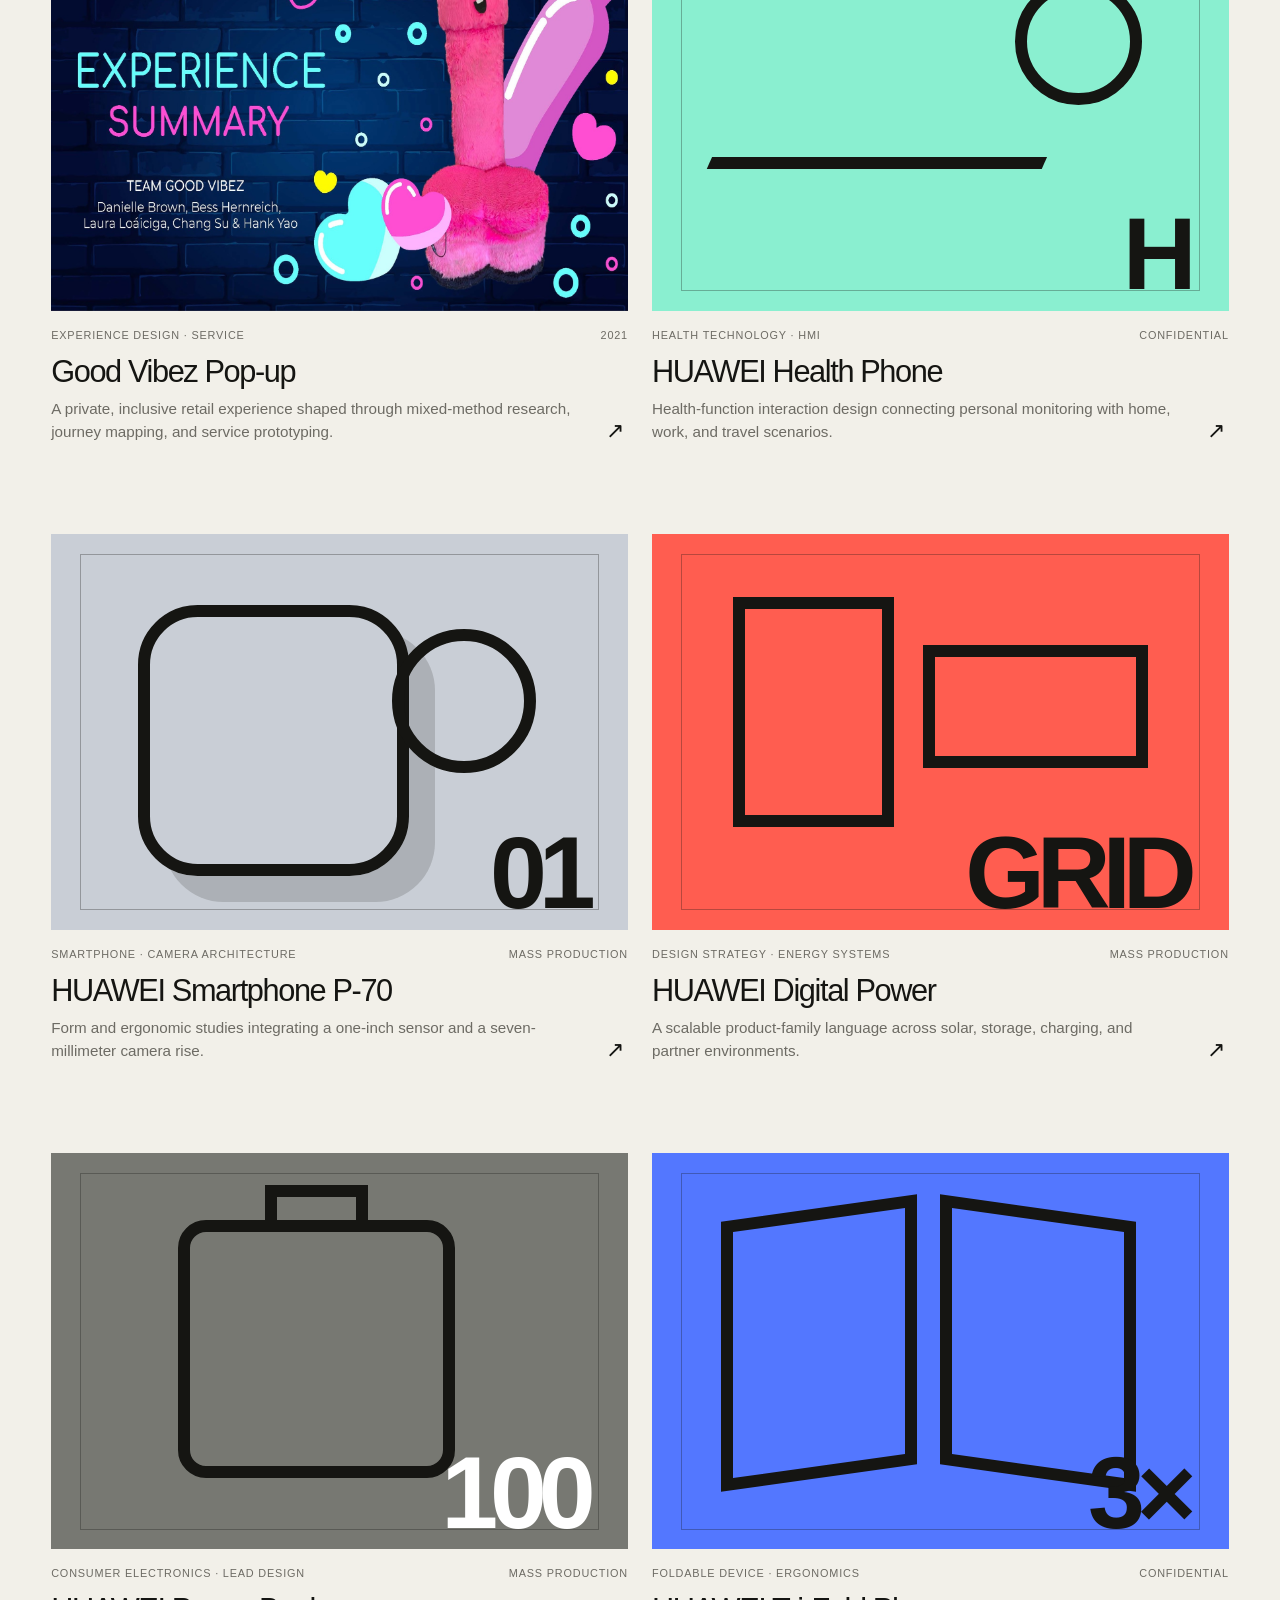
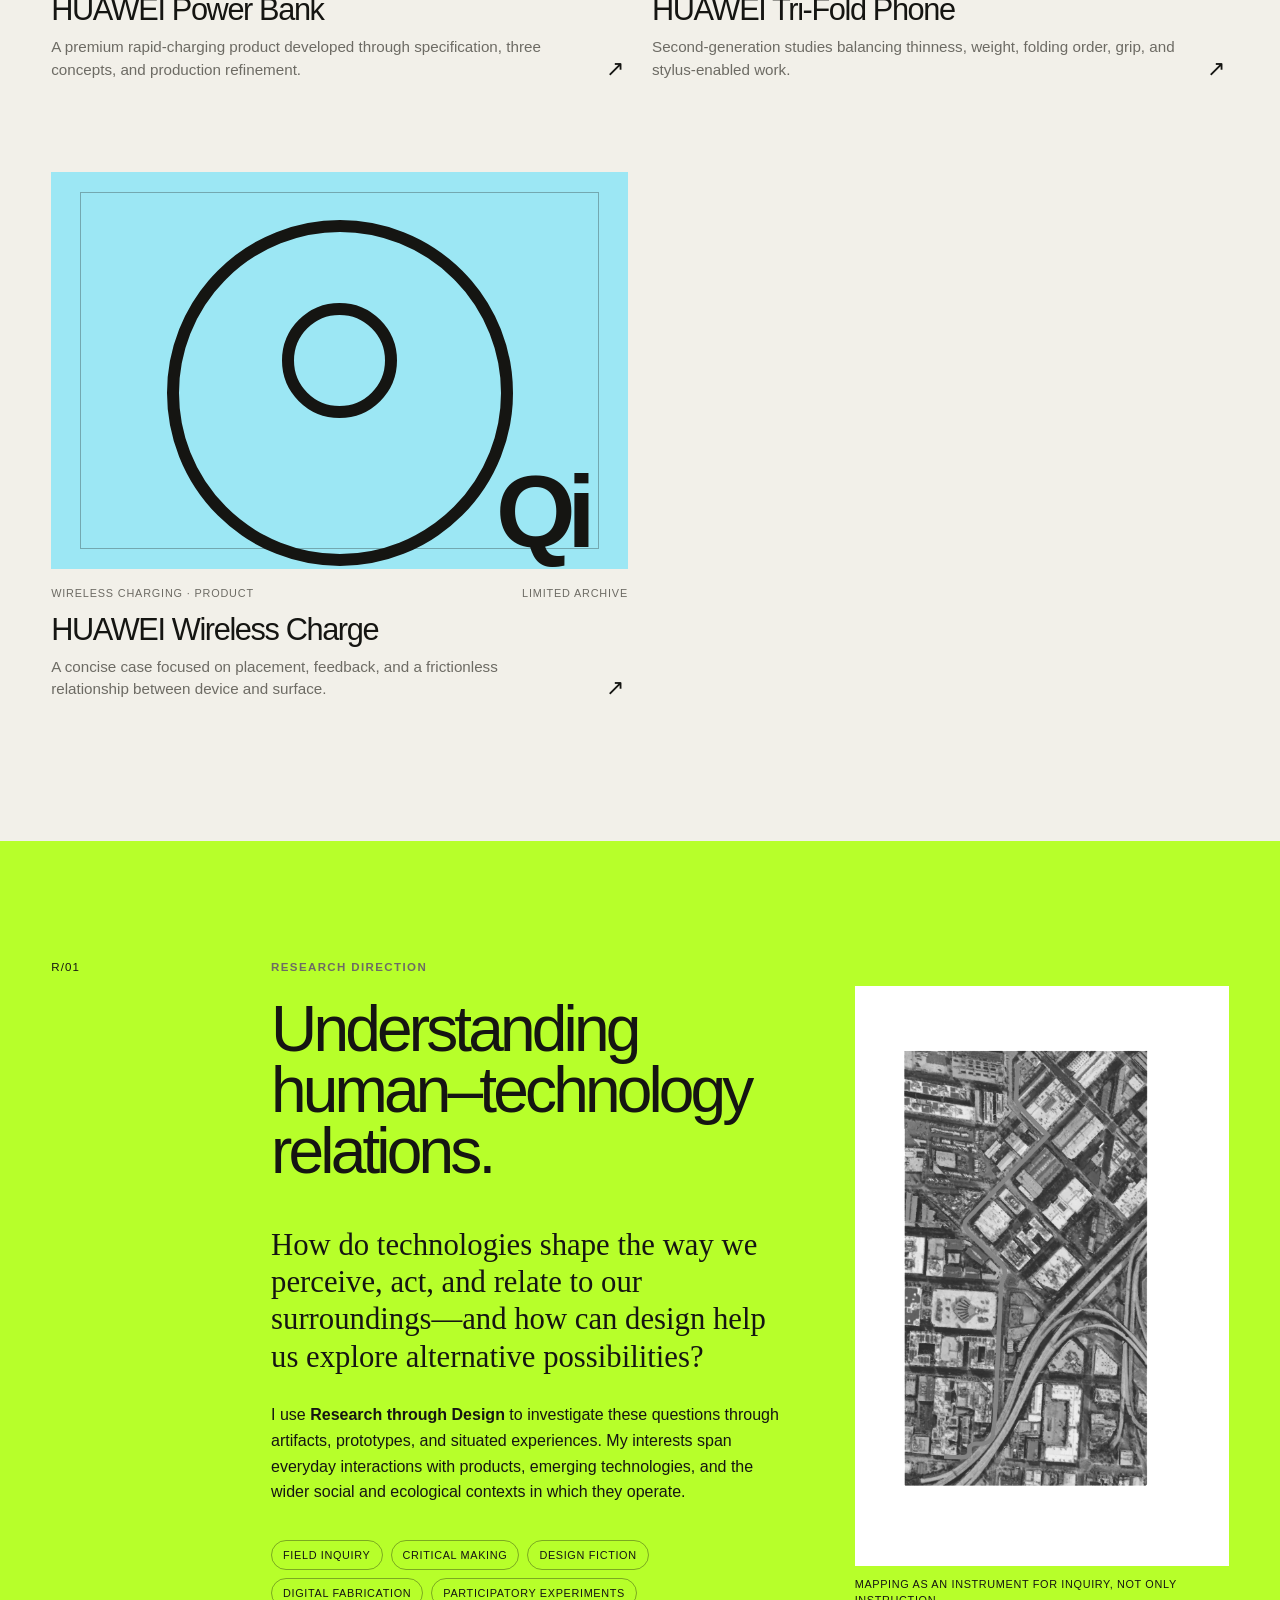
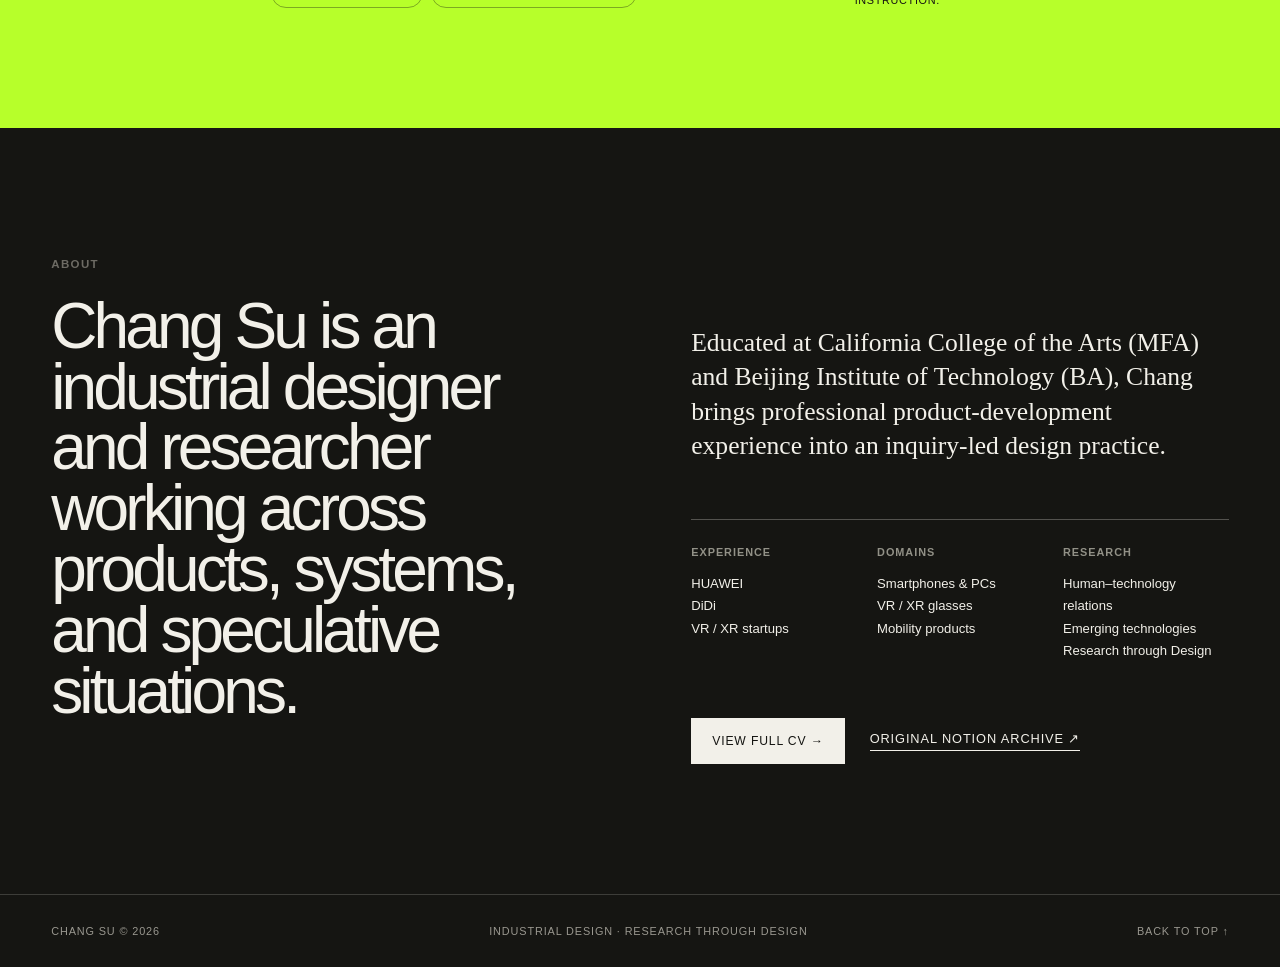
==== commit 09f13928: "Refine Eating Future and research case studies" ====
--- a/index.html
+++ b/index.html
@@ -3,7 +3,7 @@
   <head>
     <meta charset="UTF-8" />
     <meta name="viewport" content="width=device-width, initial-scale=1.0" />
-    <meta name="description" content="Chang Su is an industrial and product designer researching relationships between people, emerging technologies, and more-than-human worlds." />
+    <meta name="description" content="Chang Su is an industrial and product designer exploring relationships between people and emerging technologies through design research and professional practice." />
     <title>Chang Su — Industrial Designer & Design Researcher</title>
     <link rel="stylesheet" href="styles.css" />
     <script src="project-data.js" defer></script>
@@ -24,8 +24,8 @@
       <section class="hero" aria-labelledby="hero-title">
         <div class="hero-copy">
           <p class="eyebrow">Industrial designer · Design researcher</p>
-          <h1 id="hero-title">Designing new relations between <em>humans</em>, <em>technology</em>, and the <em>more-than-human</em> world.</h1>
-          <p class="hero-intro">I’m Chang Su, a product and industrial designer with experience at HUAWEI, DiDi, and VR startups. My design practice has involved a wide range of products and emerging technologies, including smartphones, PCs, VR/XR glasses, and electric folding bicycles. My academic interests focus on the relationships between humans, emergent technologies. I primarily use Research through Design as a way to explore these relationships.</p>
+          <h1 id="hero-title">Exploring relationships between <em>people</em> and <em>technology</em> through design.</h1>
+          <p class="hero-intro">I’m Chang Su, a product and industrial designer with experience at HUAWEI, DiDi, and VR startups. My practice spans smartphones, PCs, VR/XR glasses, and electric folding bicycles. My research interests focus on how people experience, understand, and interact with emerging technologies. I use Research through Design to explore these relationships through artifacts and experiences.</p>
           <div class="hero-actions">
             <a class="button button-dark" href="#work">View selected work</a>
             <a class="text-link" href="#research">Read research direction ↓</a>
@@ -161,9 +161,9 @@
         <div class="research-number" aria-hidden="true">R/01</div>
         <div class="research-copy">
           <p class="eyebrow">Research direction</p>
-          <h2 id="research-title">Beyond user-centered design.</h2>
-          <p class="research-lead">How might designed objects reveal—and renegotiate—the hidden relationships between human behavior, emerging technology, and non-human actors?</p>
-          <p>My research uses <strong>Research through Design</strong> to make abstract technological relations tangible. Drawing on psychogeography, Object-Oriented Ontology, Actor–Network Theory, and posthumanism, I construct artifacts and situations that invite people to sense familiar systems differently.</p>
+          <h2 id="research-title">Understanding human–technology relations.</h2>
+          <p class="research-lead">How do technologies shape the way we perceive, act, and relate to our surroundings—and how can design help us explore alternative possibilities?</p>
+          <p>I use <strong>Research through Design</strong> to investigate these questions through artifacts, prototypes, and situated experiences. My interests span everyday interactions with products, emerging technologies, and the wider social and ecological contexts in which they operate.</p>
           <div class="research-methods">
             <span>Field inquiry</span><span>Critical making</span><span>Design fiction</span><span>Digital fabrication</span><span>Participatory experiments</span>
           </div>
@@ -184,7 +184,7 @@
           <div class="about-columns">
             <div><h3>Experience</h3><p>HUAWEI<br />DiDi<br />VR / XR startups</p></div>
             <div><h3>Domains</h3><p>Smartphones & PCs<br />VR / XR glasses<br />Mobility products</p></div>
-            <div><h3>Research</h3><p>Human–technology relations<br />More-than-human design<br />Research through Design</p></div>
+            <div><h3>Research</h3><p>Human–technology relations<br />Emerging technologies<br />Research through Design</p></div>
           </div>
           <div class="about-actions">
             <a class="button button-light" href="cv.html">View full CV →</a>
